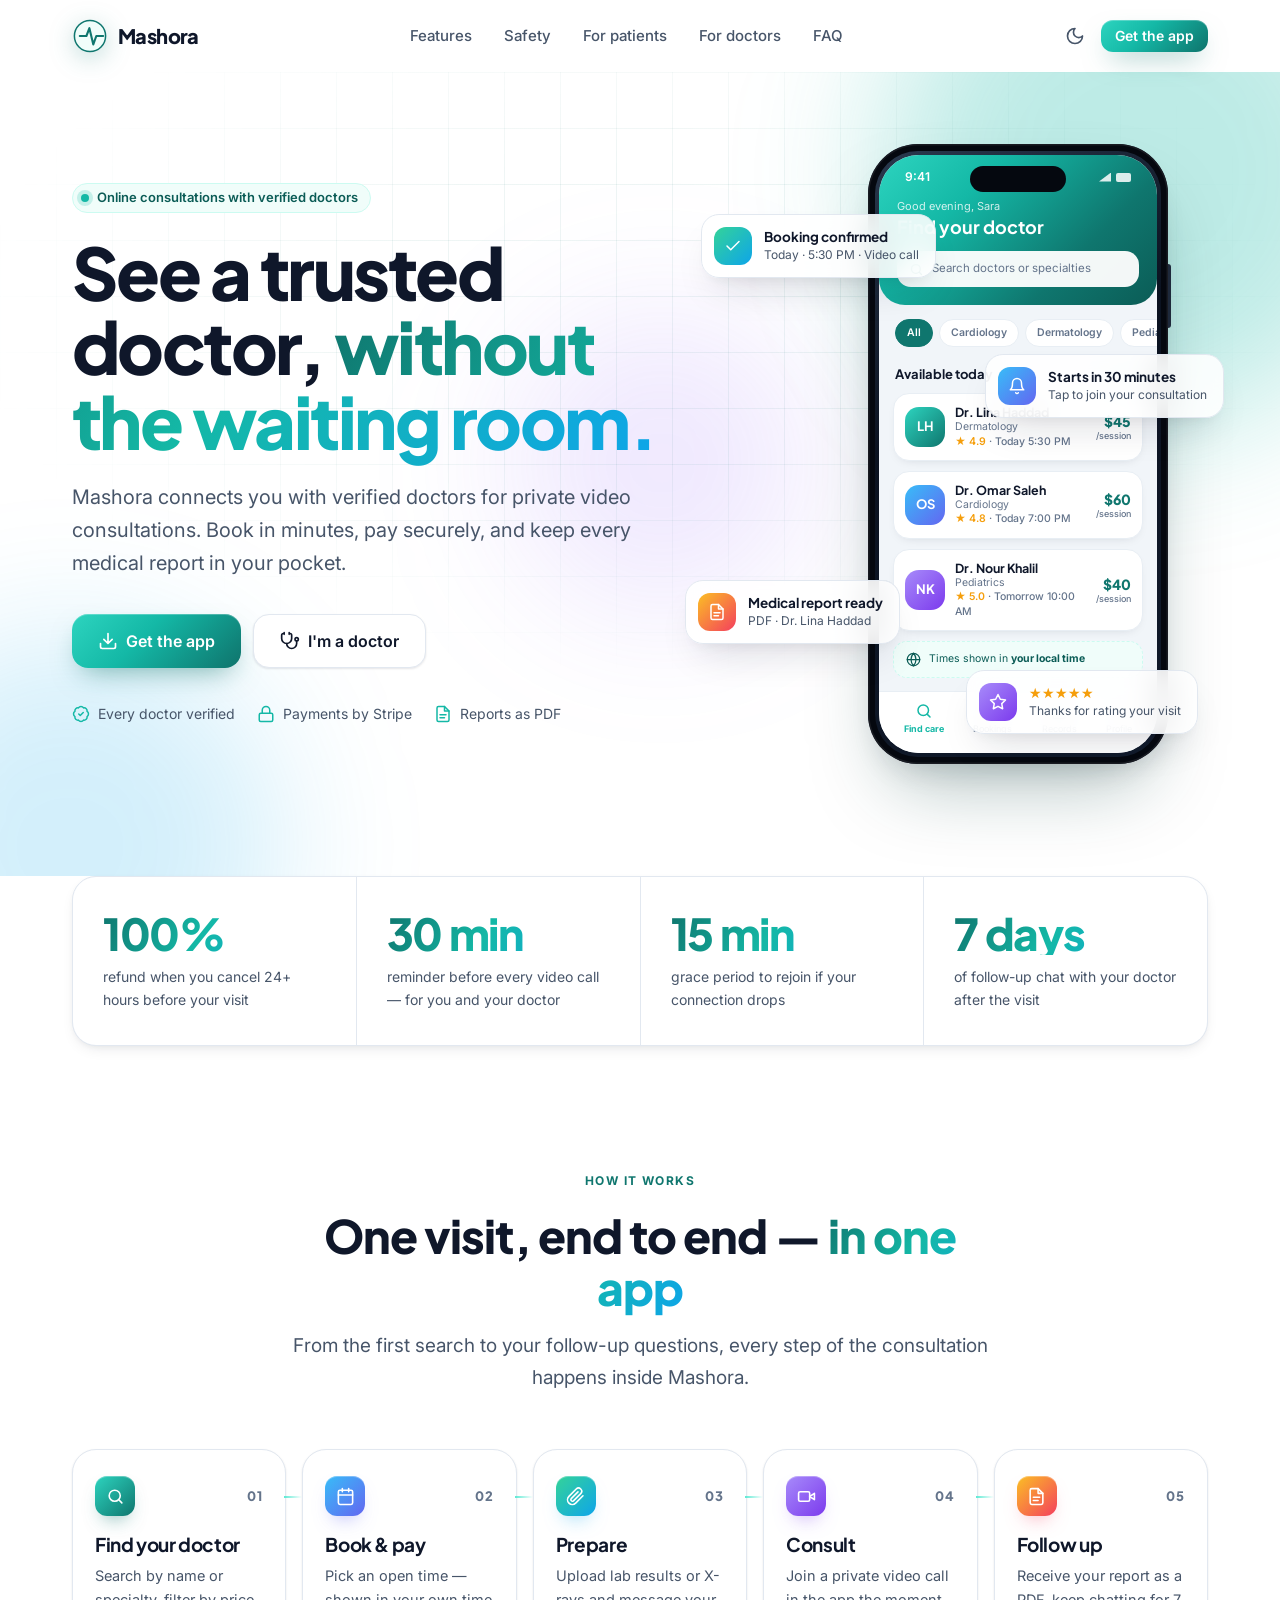
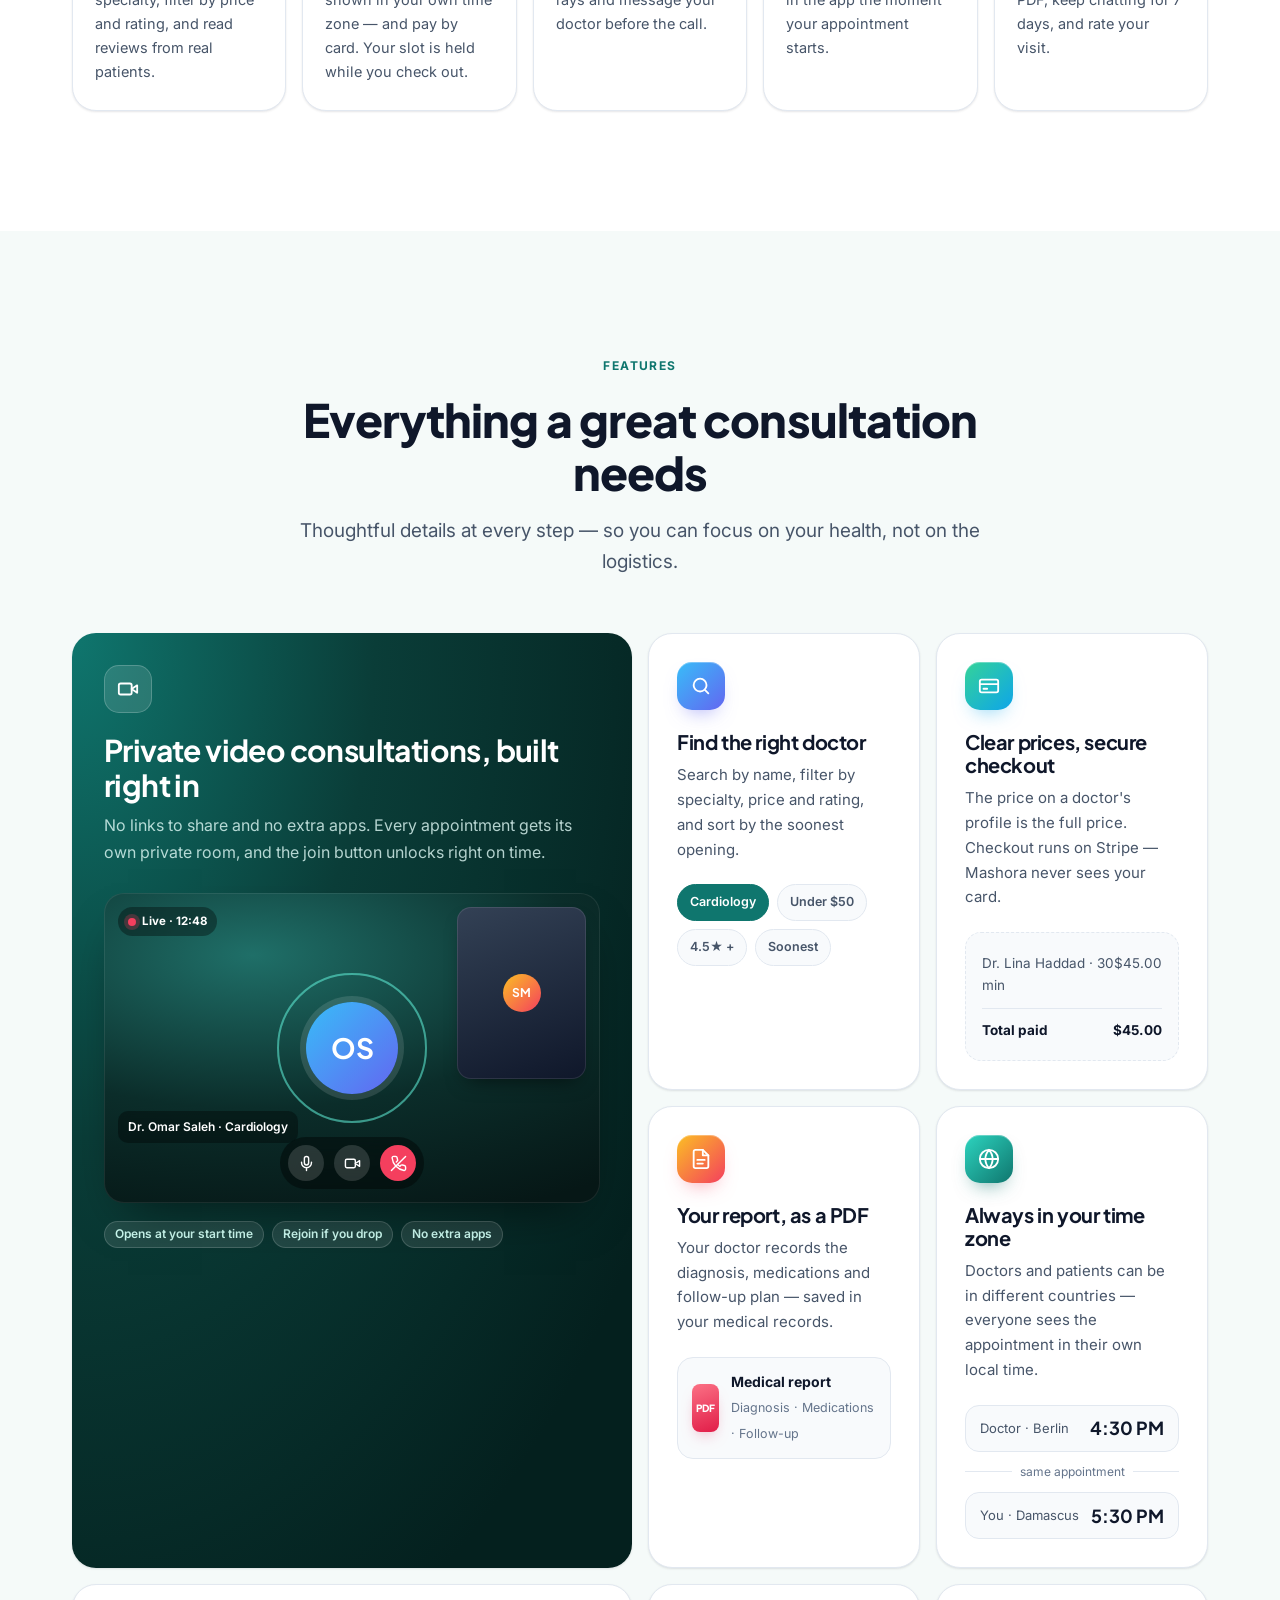
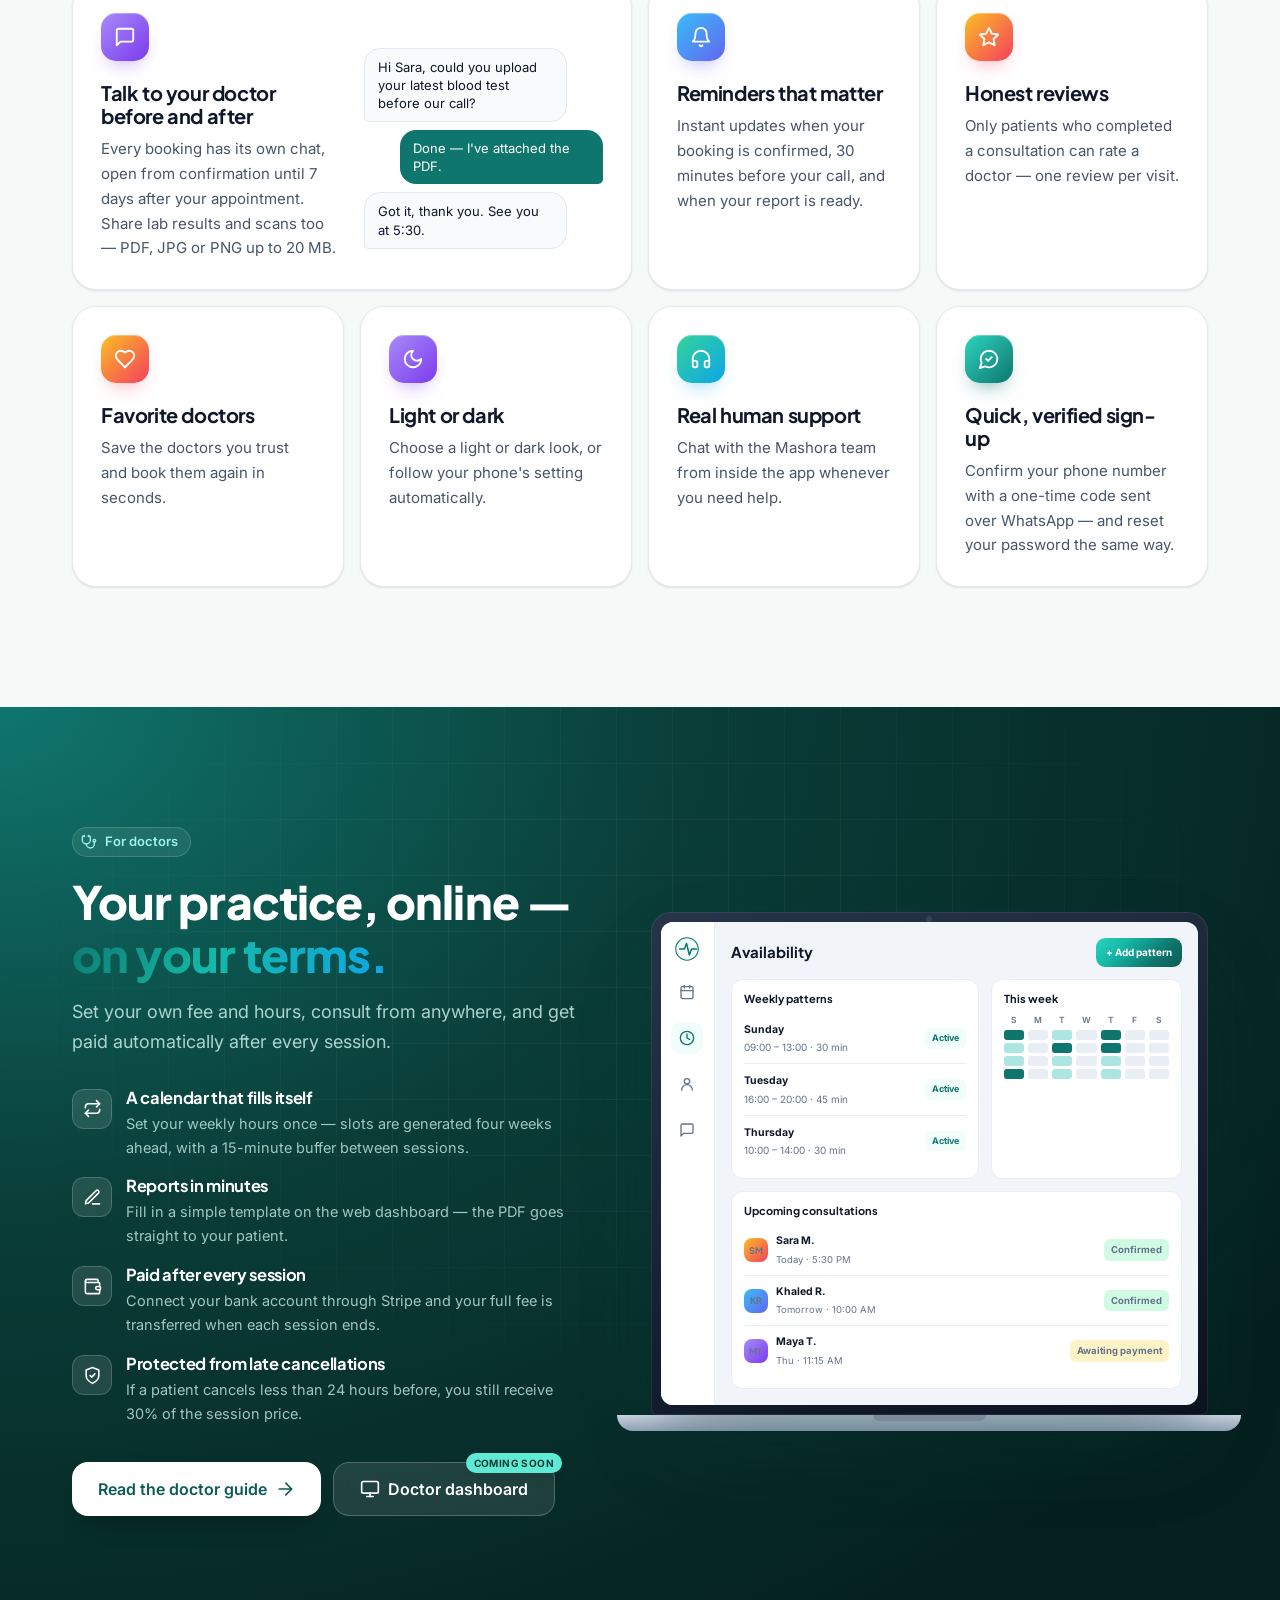
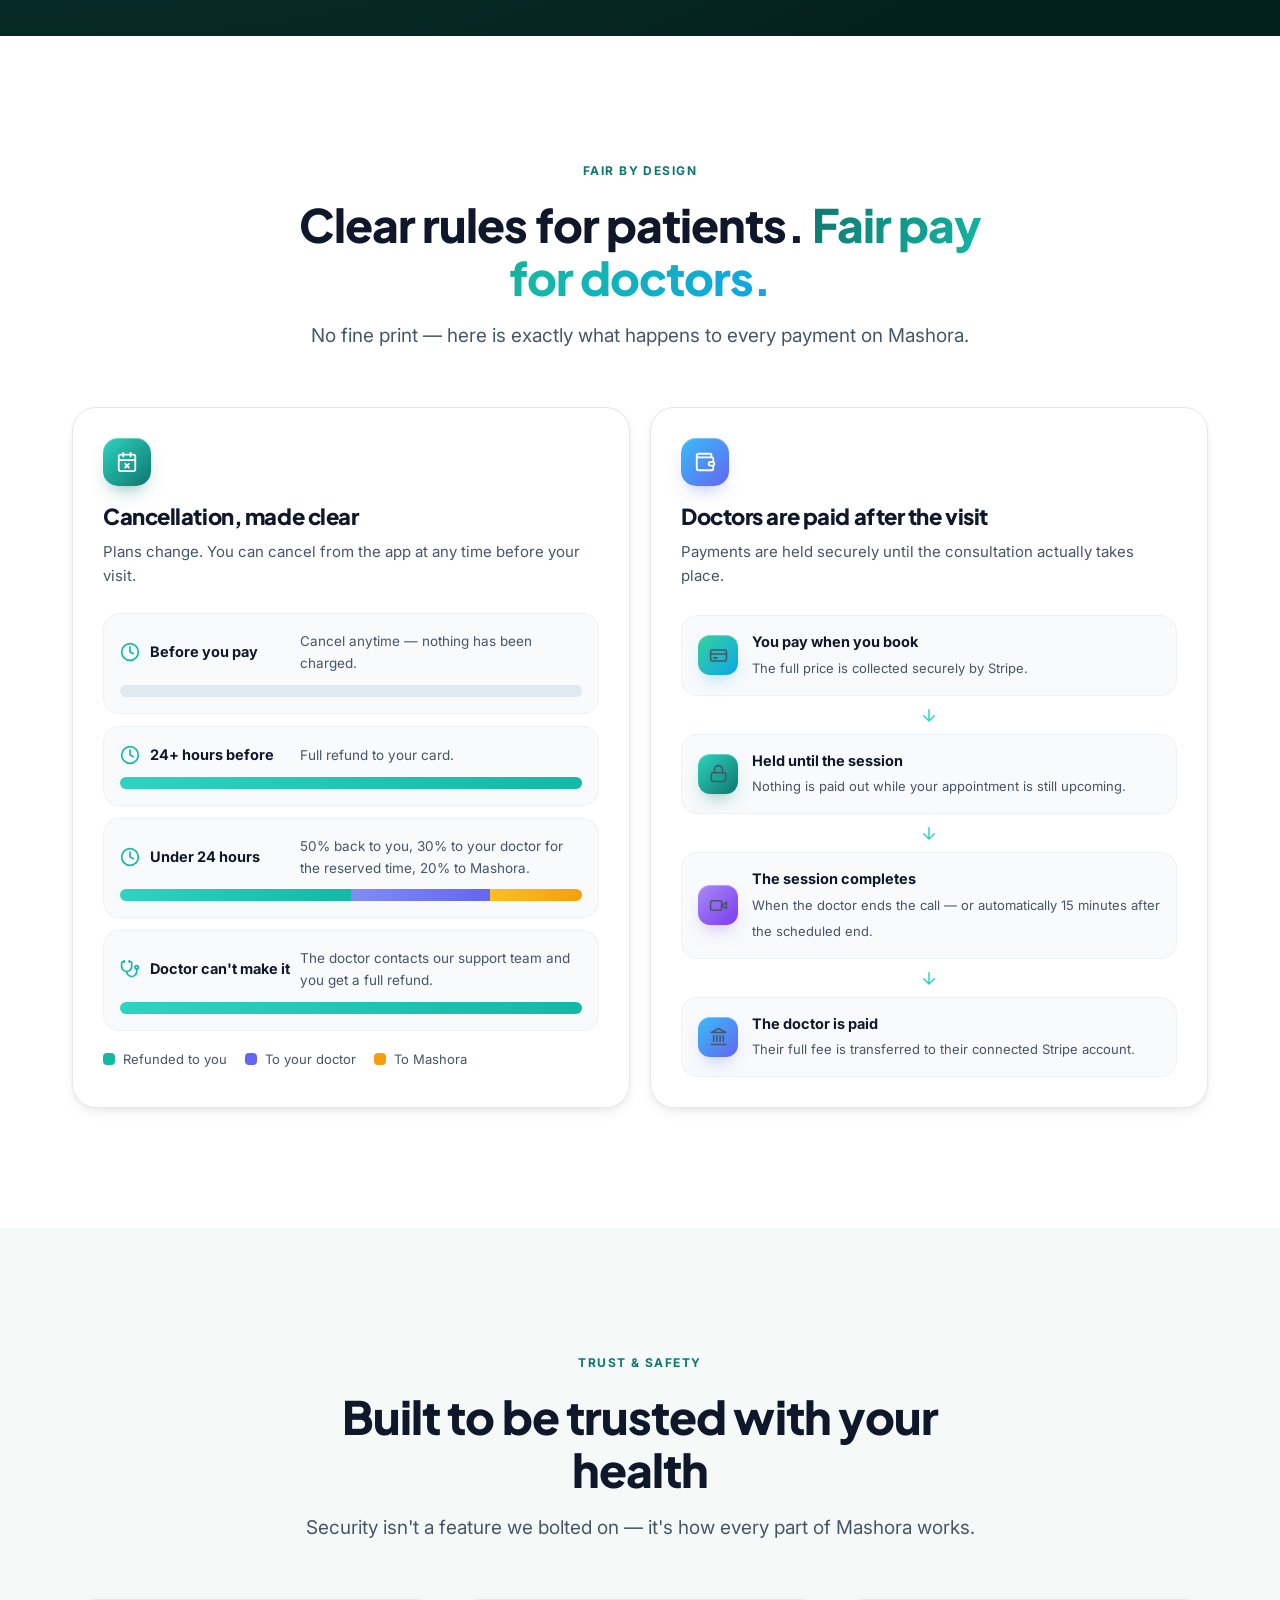
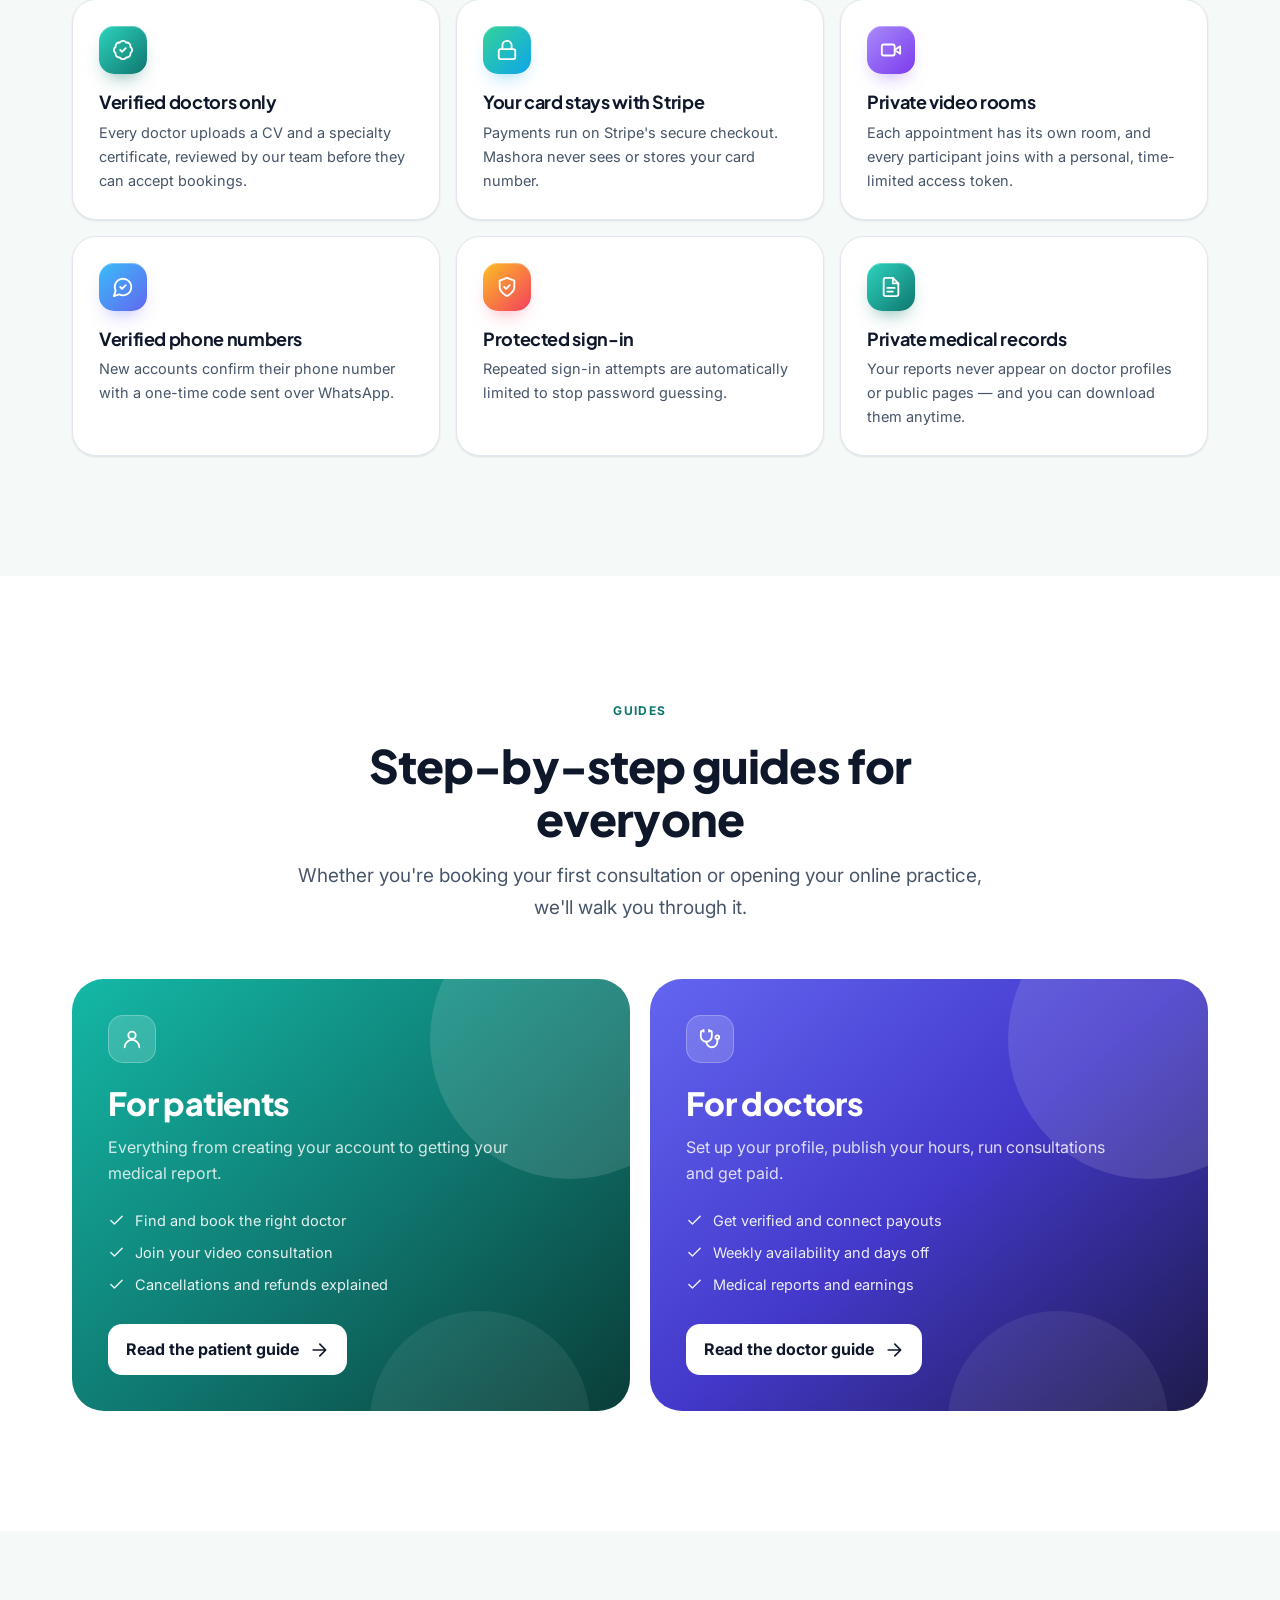
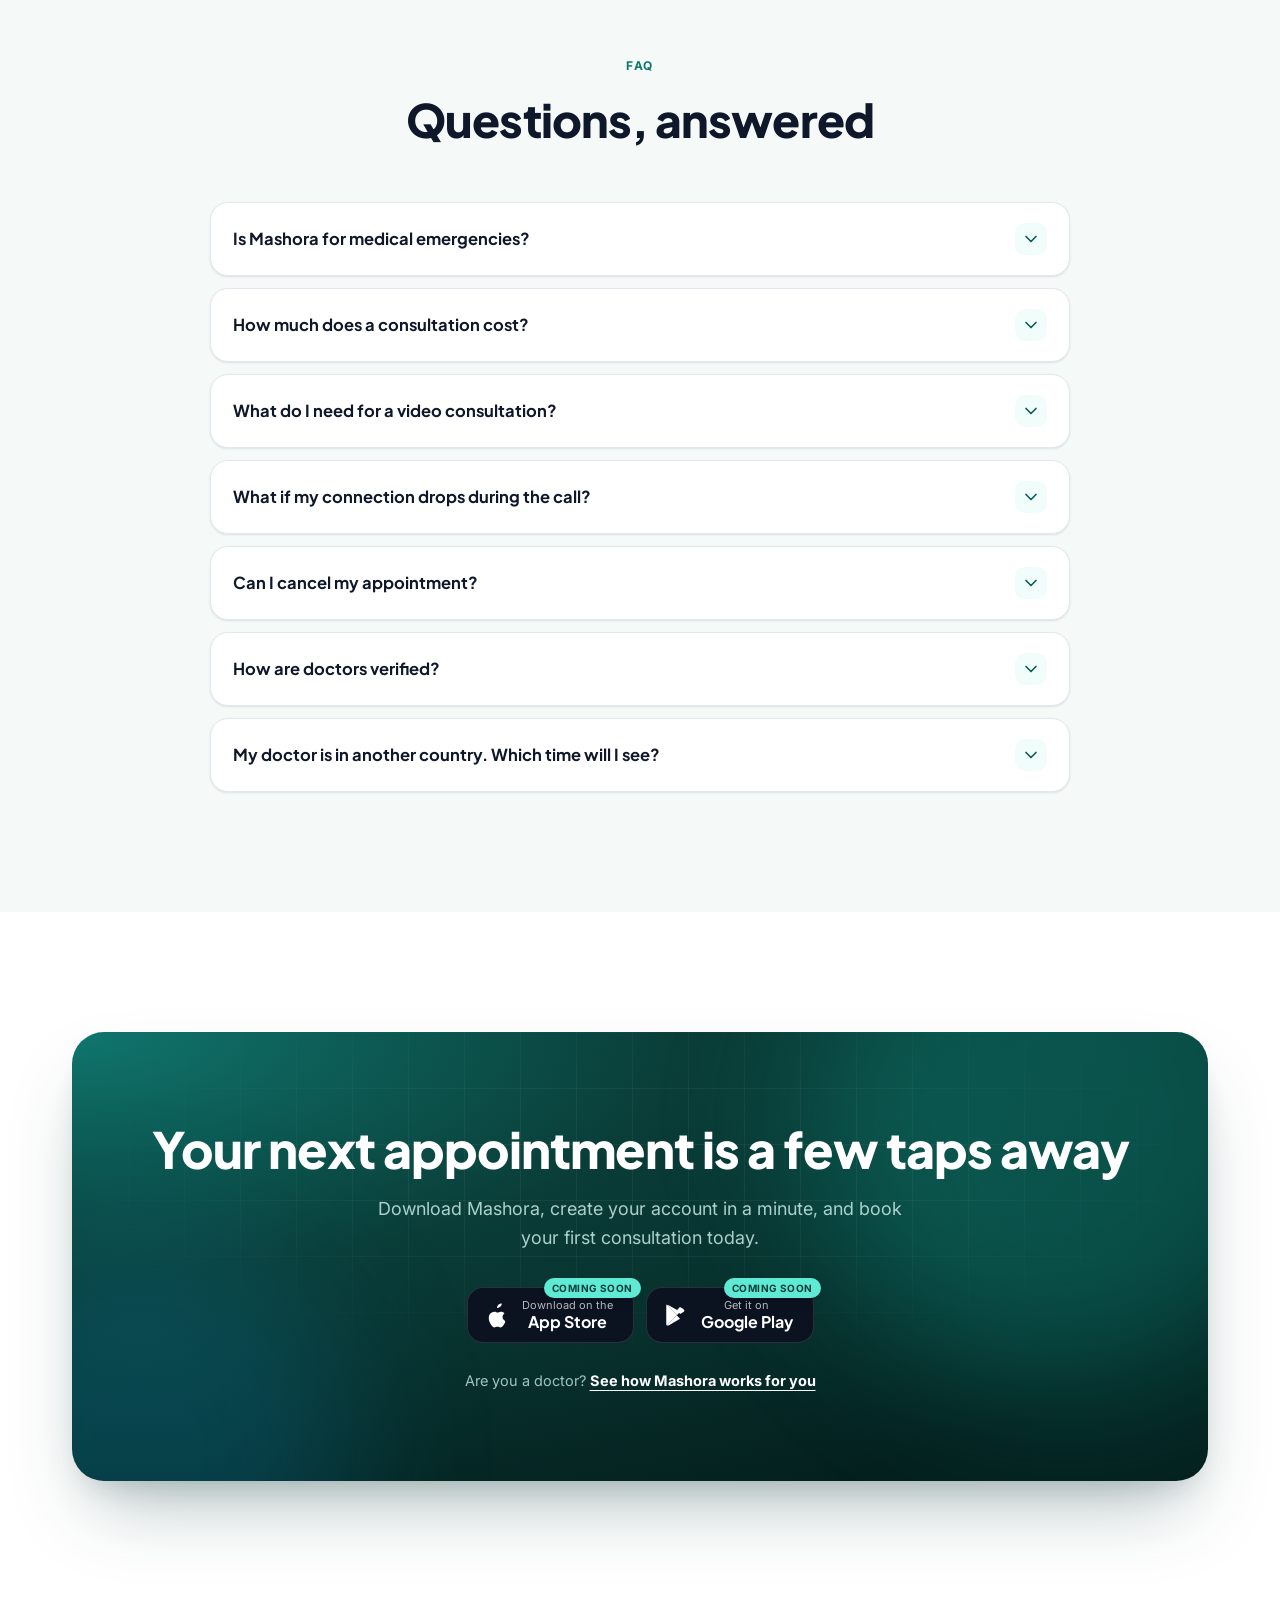
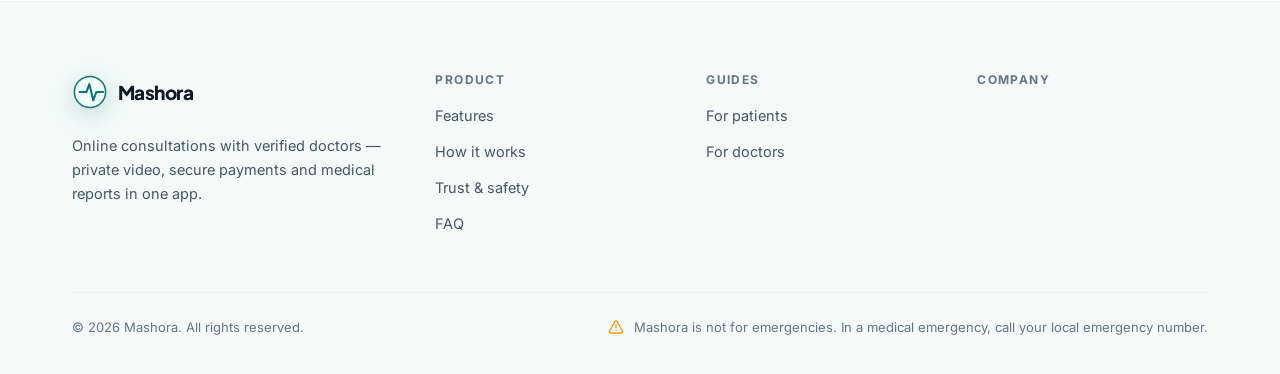
==== index.html @ 62e982d6 "Add Mashora marketing site Static marketing site introducing the Mashora telehealth platform: home p" ====
<!DOCTYPE html>
<html lang="en">
<head>
<meta charset="UTF-8" />
<meta name="viewport" content="width=device-width, initial-scale=1" />
<title>Mashora — See a trusted doctor, without the waiting room</title>
<meta name="description" content="Mashora connects patients with verified doctors for private video consultations. Book in minutes, pay securely, and keep every medical report as a PDF." />
<meta name="theme-color" content="#0f766e" />
<meta property="og:title" content="Mashora — Online consultations with verified doctors" />
<meta property="og:description" content="Book a verified doctor, meet over private video, and get your medical report as a PDF — all in one app." />
<meta property="og:type" content="website" />
<link rel="icon" type="image/svg+xml" href="data:image/svg+xml,%3Csvg xmlns='http://www.w3.org/2000/svg' viewBox='0 0 120 120'%3E%3Ccircle cx='60' cy='60' r='52' fill='%23F0FDFA' stroke='%230F766E' stroke-width='5'/%3E%3Cpath d='M26 60h22l10-26 13 54 10-28h23' fill='none' stroke='%230F766E' stroke-width='7' stroke-linecap='round' stroke-linejoin='round'/%3E%3C/svg%3E" />
<link rel="preconnect" href="https://fonts.googleapis.com" />
<link rel="preconnect" href="https://fonts.gstatic.com" crossorigin />
<link href="https://fonts.googleapis.com/css2?family=Inter:wght@400;500;600;700&family=Plus+Jakarta+Sans:wght@600;700;800&display=swap" rel="stylesheet" />
<link rel="stylesheet" href="assets/css/styles.css" />
<script>
  document.documentElement.classList.add("js");
  try { var t = localStorage.getItem("mashora-theme"); if (t === "light" || t === "dark") document.documentElement.setAttribute("data-theme", t); } catch (e) {}
</script>
</head>
<body>
<a class="skip-link" href="#main">Skip to content</a>

<!-- ============================== NAV ============================== -->
<header class="nav" data-nav>
  <div class="container nav-inner">
    <a class="brand" href="index.html" aria-label="Mashora home"><svg class="logo" aria-hidden="true"><use href="#i-logo"/></svg>Mashora</a>
    <nav class="nav-links" aria-label="Primary">
      <a href="index.html#features">Features</a>
      <a href="index.html#safety">Safety</a>
      <a href="patients.html">For patients</a>
      <a href="doctors.html">For doctors</a>
      <a href="index.html#faq">FAQ</a>
    </nav>
    <div class="nav-actions">
      <button class="icon-btn theme-toggle" type="button" data-theme-toggle aria-label="Toggle dark mode"><svg class="ic ic-moon" aria-hidden="true"><use href="#i-moon"/></svg><svg class="ic ic-sun" aria-hidden="true"><use href="#i-sun"/></svg></button>
      <a class="btn btn-primary btn-sm" href="#download">Get the app</a>
      <button class="icon-btn nav-burger" type="button" data-menu-toggle aria-expanded="false" aria-controls="mobile-menu" aria-label="Open menu"><svg class="ic" aria-hidden="true"><use href="#i-menu"/></svg></button>
    </div>
  </div>
</header>
<div class="mobile-menu" id="mobile-menu" hidden>
  <a href="index.html#features">Features <svg class="ic" aria-hidden="true"><use href="#i-arrow"/></svg></a>
  <a href="index.html#safety">Safety <svg class="ic" aria-hidden="true"><use href="#i-arrow"/></svg></a>
  <a href="patients.html">For patients <svg class="ic" aria-hidden="true"><use href="#i-arrow"/></svg></a>
  <a href="doctors.html">For doctors <svg class="ic" aria-hidden="true"><use href="#i-arrow"/></svg></a>
  <a href="index.html#faq">FAQ <svg class="ic" aria-hidden="true"><use href="#i-arrow"/></svg></a>
  <a class="btn btn-primary btn-lg" href="#download">Get the app</a>
</div>

<main id="main">

<!-- ============================== HERO ============================== -->
<section class="hero">
  <div class="mesh" aria-hidden="true"><span class="b1"></span><span class="b2"></span><span class="b3"></span></div>
  <div class="grid-bg" aria-hidden="true"></div>

  <div class="container rel hero-grid">
    <div>
      <span class="eyebrow reveal"><span class="dot"></span>Online consultations with verified doctors</span>
      <h1 class="reveal" style="--d:.06s">See a trusted doctor, <span class="gradient-text">without the waiting room.</span></h1>
      <p class="hero-lead reveal" style="--d:.12s">
        Mashora connects you with verified doctors for private video consultations.
        Book in minutes, pay securely, and keep every medical report in your pocket.
      </p>
      <div class="hero-ctas reveal" style="--d:.18s">
        <a class="btn btn-primary btn-lg" href="#download"><svg class="ic" aria-hidden="true"><use href="#i-download"/></svg>Get the app</a>
        <a class="btn btn-outline btn-lg" href="doctors.html"><svg class="ic" aria-hidden="true"><use href="#i-steth"/></svg>I'm a doctor</a>
      </div>
      <div class="hero-proof reveal" style="--d:.24s">
        <span><svg class="ic" aria-hidden="true"><use href="#i-verified"/></svg>Every doctor verified</span>
        <span><svg class="ic" aria-hidden="true"><use href="#i-lock"/></svg>Payments by Stripe</span>
        <span><svg class="ic" aria-hidden="true"><use href="#i-file"/></svg>Reports as PDF</span>
      </div>
    </div>

    <div class="hero-visual reveal" style="--d:.2s">
      <div class="phone" role="img" aria-label="The Mashora app showing doctors available today">
        <div class="phone-screen">
          <div class="app-head">
            <div class="status-bar"><span>9:41</span><span class="sb-icons"><i></i><i></i></span></div>
            <div class="greet">Good evening, Sara</div>
            <div class="title">Find your doctor</div>
            <div class="app-search"><svg class="ic" aria-hidden="true"><use href="#i-search"/></svg>Search doctors or specialties</div>
          </div>
          <div class="app-chips">
            <span class="app-chip on">All</span><span class="app-chip">Cardiology</span><span class="app-chip">Dermatology</span><span class="app-chip">Pediatrics</span>
          </div>
          <div class="app-body">
            <div class="app-section-title">Available today <small>See all</small></div>
            <div class="doc-card">
              <div class="av g1">LH</div>
              <div class="meta"><b>Dr. Lina Haddad</b><span>Dermatology</span><span class="rate">★ 4.9 <em>· Today 5:30 PM</em></span></div>
              <div class="price">$45<small>/session</small></div>
            </div>
            <div class="doc-card">
              <div class="av g2">OS</div>
              <div class="meta"><b>Dr. Omar Saleh</b><span>Cardiology</span><span class="rate">★ 4.8 <em>· Today 7:00 PM</em></span></div>
              <div class="price">$60<small>/session</small></div>
            </div>
            <div class="doc-card">
              <div class="av g4">NK</div>
              <div class="meta"><b>Dr. Nour Khalil</b><span>Pediatrics</span><span class="rate">★ 5.0 <em>· Tomorrow 10:00 AM</em></span></div>
              <div class="price">$40<small>/session</small></div>
            </div>
            <div class="next-slot"><svg class="ic" aria-hidden="true"><use href="#i-globe"/></svg><span>Times shown in <b>your local time</b></span></div>
          </div>
          <div class="app-tabbar">
            <span class="on"><svg class="ic" aria-hidden="true"><use href="#i-search"/></svg>Find care</span>
            <span><svg class="ic" aria-hidden="true"><use href="#i-calendar"/></svg>Bookings</span>
            <span><svg class="ic" aria-hidden="true"><use href="#i-file"/></svg>Records</span>
            <span><svg class="ic" aria-hidden="true"><use href="#i-user"/></svg>Profile</span>
          </div>
        </div>
      </div>

      <div class="float-card f1"><span class="fc-ic g5"><svg class="ic" aria-hidden="true"><use href="#i-check"/></svg></span><div><b>Booking confirmed</b><span>Today · 5:30 PM · Video call</span></div></div>
      <div class="float-card f2"><span class="fc-ic g2"><svg class="ic" aria-hidden="true"><use href="#i-bell"/></svg></span><div><b>Starts in 30 minutes</b><span>Tap to join your consultation</span></div></div>
      <div class="float-card f3"><span class="fc-ic g3"><svg class="ic" aria-hidden="true"><use href="#i-file"/></svg></span><div><b>Medical report ready</b><span>PDF · Dr. Lina Haddad</span></div></div>
      <div class="float-card f4"><span class="fc-ic g4"><svg class="ic" aria-hidden="true"><use href="#i-star"/></svg></span><div><b class="stars">★★★★★</b><span>Thanks for rating your visit</span></div></div>
    </div>
  </div>
</section>

<!-- ============================== FACTS ============================== -->
<section class="section" style="padding-top:0" aria-label="Mashora at a glance">
  <div class="container">
    <div class="facts reveal">
      <div class="fact"><strong class="gradient-text">100%</strong><span>refund when you cancel 24+ hours before your visit</span></div>
      <div class="fact"><strong class="gradient-text">30 min</strong><span>reminder before every video call — for you and your doctor</span></div>
      <div class="fact"><strong class="gradient-text">15 min</strong><span>grace period to rejoin if your connection drops</span></div>
      <div class="fact"><strong class="gradient-text">7 days</strong><span>of follow-up chat with your doctor after the visit</span></div>
    </div>
  </div>
</section>

<!-- ============================== HOW IT WORKS ============================== -->
<section class="section" id="how-it-works" style="padding-top:0">
  <div class="container">
    <div class="section-head reveal">
      <span class="eyebrow-plain">How it works</span>
      <h2>One visit, end to end — <span class="gradient-text">in one app</span></h2>
      <p>From the first search to your follow-up questions, every step of the consultation happens inside Mashora.</p>
    </div>
    <div class="journey">
      <div class="j-step reveal">
        <div class="j-num"><span class="ico ico-sm g1"><svg class="ic" aria-hidden="true"><use href="#i-search"/></svg></span><b>01</b></div>
        <h3>Find your doctor</h3>
        <p>Search by name or specialty, filter by price and rating, and read reviews from real patients.</p>
      </div>
      <div class="j-step reveal" style="--d:.06s">
        <div class="j-num"><span class="ico ico-sm g2"><svg class="ic" aria-hidden="true"><use href="#i-calendar"/></svg></span><b>02</b></div>
        <h3>Book &amp; pay</h3>
        <p>Pick an open time — shown in your own time zone — and pay by card. Your slot is held while you check out.</p>
      </div>
      <div class="j-step reveal" style="--d:.12s">
        <div class="j-num"><span class="ico ico-sm g5"><svg class="ic" aria-hidden="true"><use href="#i-clip"/></svg></span><b>03</b></div>
        <h3>Prepare</h3>
        <p>Upload lab results or X-rays and message your doctor before the call.</p>
      </div>
      <div class="j-step reveal" style="--d:.18s">
        <div class="j-num"><span class="ico ico-sm g4"><svg class="ic" aria-hidden="true"><use href="#i-video"/></svg></span><b>04</b></div>
        <h3>Consult</h3>
        <p>Join a private video call in the app the moment your appointment starts.</p>
      </div>
      <div class="j-step reveal" style="--d:.24s">
        <div class="j-num"><span class="ico ico-sm g3"><svg class="ic" aria-hidden="true"><use href="#i-file"/></svg></span><b>05</b></div>
        <h3>Follow up</h3>
        <p>Receive your report as a PDF, keep chatting for 7 days, and rate your visit.</p>
      </div>
    </div>
  </div>
</section>

<!-- ============================== FEATURES ============================== -->
<section class="section section-soft" id="features">
  <div class="container">
    <div class="section-head reveal">
      <span class="eyebrow-plain">Features</span>
      <h2>Everything a great consultation needs</h2>
      <p>Thoughtful details at every step — so you can focus on your health, not on the logistics.</p>
    </div>

    <div class="bento">
      <article class="tile tile-hero reveal">
        <span class="ico"><svg class="ic" aria-hidden="true"><use href="#i-video"/></svg></span>
        <h3>Private video consultations, built right in</h3>
        <p>No links to share and no extra apps. Every appointment gets its own private room, and the join button unlocks right on time.</p>
        <div class="call" role="img" aria-label="A live video consultation in the Mashora app">
          <div class="call-remote">
            <span class="ring"></span><span class="ring r2"></span>
            <div class="av av-xl g2">OS</div>
          </div>
          <span class="call-live"><i></i>Live · 12:48</span>
          <div class="call-self"><div class="av av-round g3">SM</div></div>
          <span class="call-name">Dr. Omar Saleh · Cardiology</span>
          <div class="call-bar">
            <i><svg class="ic" aria-hidden="true"><use href="#i-mic"/></svg></i>
            <i><svg class="ic" aria-hidden="true"><use href="#i-cam"/></svg></i>
            <i class="end"><svg class="ic" aria-hidden="true"><use href="#i-phone-off"/></svg></i>
          </div>
        </div>
        <div class="tile-foot">
          <span class="tag">Opens at your start time</span>
          <span class="tag">Rejoin if you drop</span>
          <span class="tag">No extra apps</span>
        </div>
      </article>

      <article class="tile reveal" style="--d:.05s">
        <span class="ico g2"><svg class="ic" aria-hidden="true"><use href="#i-search"/></svg></span>
        <h3>Find the right doctor</h3>
        <p>Search by name, filter by specialty, price and rating, and sort by the soonest opening.</p>
        <div class="mini-filters"><span class="on">Cardiology</span><span>Under $50</span><span>4.5★ +</span><span>Soonest</span></div>
      </article>

      <article class="tile reveal" style="--d:.1s">
        <span class="ico g5"><svg class="ic" aria-hidden="true"><use href="#i-card"/></svg></span>
        <h3>Clear prices, secure checkout</h3>
        <p>The price on a doctor's profile is the full price. Checkout runs on Stripe — Mashora never sees your card.</p>
        <div class="mini-receipt">
          <div><span>Dr. Lina Haddad · 30 min</span><span>$45.00</span></div>
          <div class="total"><span>Total paid</span><span>$45.00</span></div>
        </div>
      </article>

      <article class="tile reveal" style="--d:.05s">
        <span class="ico g3"><svg class="ic" aria-hidden="true"><use href="#i-file"/></svg></span>
        <h3>Your report, as a PDF</h3>
        <p>Your doctor records the diagnosis, medications and follow-up plan — saved in your medical records.</p>
        <div class="mini-pdf"><span class="doc">PDF</span><div><b>Medical report</b><span>Diagnosis · Medications · Follow-up</span></div></div>
      </article>

      <article class="tile reveal" style="--d:.1s">
        <span class="ico g1"><svg class="ic" aria-hidden="true"><use href="#i-globe"/></svg></span>
        <h3>Always in your time zone</h3>
        <p>Doctors and patients can be in different countries — everyone sees the appointment in their own local time.</p>
        <div class="tz-row">
          <div class="tz"><span>Doctor · Berlin</span><b>4:30 PM</b></div>
          <div class="tz-line">same appointment</div>
          <div class="tz"><span>You · Damascus</span><b>5:30 PM</b></div>
        </div>
      </article>

      <article class="tile tile-wide reveal">
        <div class="tile-split">
          <div>
            <span class="ico g4"><svg class="ic" aria-hidden="true"><use href="#i-chat"/></svg></span>
            <h3>Talk to your doctor before and after</h3>
            <p>Every booking has its own chat, open from confirmation until 7 days after your appointment. Share lab results and scans too — PDF, JPG or PNG up to 20 MB.</p>
          </div>
          <div class="mini-chat" aria-hidden="true">
            <div class="bubble in">Hi Sara, could you upload your latest blood test before our call?</div>
            <div class="bubble out">Done — I've attached the PDF.</div>
            <div class="bubble in">Got it, thank you. See you at 5:30.</div>
          </div>
        </div>
      </article>

      <article class="tile reveal" style="--d:.05s">
        <span class="ico g2"><svg class="ic" aria-hidden="true"><use href="#i-bell"/></svg></span>
        <h3>Reminders that matter</h3>
        <p>Instant updates when your booking is confirmed, 30 minutes before your call, and when your report is ready.</p>
      </article>

      <article class="tile reveal" style="--d:.1s">
        <span class="ico g3"><svg class="ic" aria-hidden="true"><use href="#i-star"/></svg></span>
        <h3>Honest reviews</h3>
        <p>Only patients who completed a consultation can rate a doctor — one review per visit.</p>
      </article>

      <article class="tile reveal">
        <span class="ico g3"><svg class="ic" aria-hidden="true"><use href="#i-heart"/></svg></span>
        <h3>Favorite doctors</h3>
        <p>Save the doctors you trust and book them again in seconds.</p>
      </article>

      <article class="tile reveal" style="--d:.05s">
        <span class="ico g4"><svg class="ic" aria-hidden="true"><use href="#i-moon"/></svg></span>
        <h3>Light or dark</h3>
        <p>Choose a light or dark look, or follow your phone's setting automatically.</p>
      </article>

      <article class="tile reveal" style="--d:.1s">
        <span class="ico g5"><svg class="ic" aria-hidden="true"><use href="#i-support"/></svg></span>
        <h3>Real human support</h3>
        <p>Chat with the Mashora team from inside the app whenever you need help.</p>
      </article>

      <article class="tile reveal" style="--d:.15s">
        <span class="ico g1"><svg class="ic" aria-hidden="true"><use href="#i-msg"/></svg></span>
        <h3>Quick, verified sign-up</h3>
        <p>Confirm your phone number with a one-time code sent over WhatsApp — and reset your password the same way.</p>
      </article>
    </div>
  </div>
</section>

<!-- ============================== FOR DOCTORS ============================== -->
<section class="section dark-band" id="for-doctors">
  <div class="grid-bg" aria-hidden="true"></div>
  <div class="container rel split">
    <div class="reveal">
      <span class="eyebrow"><svg class="ic ic-sm" aria-hidden="true"><use href="#i-steth"/></svg>For doctors</span>
      <h2 style="margin-top:18px;font-size:clamp(30px,4.2vw,46px);font-weight:800">Your practice, online — <span class="gradient-text">on your terms.</span></h2>
      <p style="margin-top:16px;font-size:18px;color:rgba(213,245,240,.8)">Set your own fee and hours, consult from anywhere, and get paid automatically after every session.</p>
      <ul class="feature-list">
        <li><span class="ico ico-sm"><svg class="ic" aria-hidden="true"><use href="#i-repeat"/></svg></span><div><h4>A calendar that fills itself</h4><p>Set your weekly hours once — slots are generated four weeks ahead, with a 15-minute buffer between sessions.</p></div></li>
        <li><span class="ico ico-sm"><svg class="ic" aria-hidden="true"><use href="#i-edit"/></svg></span><div><h4>Reports in minutes</h4><p>Fill in a simple template on the web dashboard — the PDF goes straight to your patient.</p></div></li>
        <li><span class="ico ico-sm"><svg class="ic" aria-hidden="true"><use href="#i-wallet"/></svg></span><div><h4>Paid after every session</h4><p>Connect your bank account through Stripe and your full fee is transferred when each session ends.</p></div></li>
        <li><span class="ico ico-sm"><svg class="ic" aria-hidden="true"><use href="#i-shield"/></svg></span><div><h4>Protected from late cancellations</h4><p>If a patient cancels less than 24 hours before, you still receive 30% of the session price.</p></div></li>
      </ul>
      <div class="split-ctas">
        <a class="btn btn-white btn-lg" href="doctors.html">Read the doctor guide <svg class="ic" aria-hidden="true"><use href="#i-arrow"/></svg></a>
        <a class="btn btn-glass btn-lg" href="#" data-link="dashboard" data-soon="Coming soon"><svg class="ic" aria-hidden="true"><use href="#i-monitor"/></svg>Doctor dashboard</a>
      </div>
    </div>

    <div class="reveal" style="--d:.12s">
      <div class="laptop" role="img" aria-label="The Mashora doctor dashboard showing weekly availability and upcoming consultations">
        <div class="laptop-screen">
          <div class="dash">
            <div class="dash-side">
              <svg class="logo" aria-hidden="true"><use href="#i-logo"/></svg>
              <i><svg class="ic" aria-hidden="true"><use href="#i-calendar"/></svg></i>
              <i class="on"><svg class="ic" aria-hidden="true"><use href="#i-clock"/></svg></i>
              <i><svg class="ic" aria-hidden="true"><use href="#i-user"/></svg></i>
              <i><svg class="ic" aria-hidden="true"><use href="#i-chat"/></svg></i>
            </div>
            <div class="dash-main">
              <div class="dash-title"><b>Availability</b><span>+ Add pattern</span></div>
              <div class="dash-grid">
                <div class="dash-card">
                  <h5>Weekly patterns</h5>
                  <div class="rule"><div><b>Sunday</b><br /><span>09:00 – 13:00 · 30 min</span></div><em>Active</em></div>
                  <div class="rule"><div><b>Tuesday</b><br /><span>16:00 – 20:00 · 45 min</span></div><em>Active</em></div>
                  <div class="rule"><div><b>Thursday</b><br /><span>10:00 – 14:00 · 30 min</span></div><em>Active</em></div>
                </div>
                <div class="dash-card">
                  <h5>This week</h5>
                  <div class="week">
                    <div><small>S</small><i class="b"></i><i class="o"></i><i class="o"></i><i class="b"></i></div>
                    <div><small>M</small><i></i><i></i><i></i><i></i></div>
                    <div><small>T</small><i class="o"></i><i class="b"></i><i class="o"></i><i class="o"></i></div>
                    <div><small>W</small><i></i><i></i><i></i><i></i></div>
                    <div><small>T</small><i class="b"></i><i class="b"></i><i class="o"></i><i class="o"></i></div>
                    <div><small>F</small><i></i><i></i><i></i><i></i></div>
                    <div><small>S</small><i></i><i></i><i></i><i></i></div>
                  </div>
                </div>
              </div>
              <div class="dash-card">
                <h5>Upcoming consultations</h5>
                <div class="bk"><span class="av g3">SM</span><div><b>Sara M.</b><span>Today · 5:30 PM</span></div><span class="pill pill-green">Confirmed</span></div>
                <div class="bk"><span class="av g2">KR</span><div><b>Khaled R.</b><span>Tomorrow · 10:00 AM</span></div><span class="pill pill-green">Confirmed</span></div>
                <div class="bk"><span class="av g4">MT</span><div><b>Maya T.</b><span>Thu · 11:15 AM</span></div><span class="pill pill-amber">Awaiting payment</span></div>
              </div>
            </div>
          </div>
        </div>
        <div class="laptop-base"></div>
      </div>
    </div>
  </div>
</section>

<!-- ============================== FAIR BY DESIGN ============================== -->
<section class="section" id="fair">
  <div class="container">
    <div class="section-head reveal">
      <span class="eyebrow-plain">Fair by design</span>
      <h2>Clear rules for patients. <span class="gradient-text">Fair pay for doctors.</span></h2>
      <p>No fine print — here is exactly what happens to every payment on Mashora.</p>
    </div>

    <div class="fair-grid">
      <div class="panel reveal">
        <span class="ico g1"><svg class="ic" aria-hidden="true"><use href="#i-cal-x"/></svg></span>
        <h3>Cancellation, made clear</h3>
        <p>Plans change. You can cancel from the app at any time before your visit.</p>
        <div class="policy">
          <div class="policy-row">
            <div class="when"><svg class="ic" aria-hidden="true"><use href="#i-clock"/></svg>Before you pay</div>
            <div class="what">Cancel anytime — nothing has been charged.</div>
            <div class="bar-wrap"><div class="bar"><span class="s-none" style="width:100%"></span></div></div>
          </div>
          <div class="policy-row">
            <div class="when"><svg class="ic" aria-hidden="true"><use href="#i-clock"/></svg>24+ hours before</div>
            <div class="what">Full refund to your card.</div>
            <div class="bar-wrap"><div class="bar"><span class="s-patient" style="width:100%"></span></div></div>
          </div>
          <div class="policy-row">
            <div class="when"><svg class="ic" aria-hidden="true"><use href="#i-clock"/></svg>Under 24 hours</div>
            <div class="what">50% back to you, 30% to your doctor for the reserved time, 20% to Mashora.</div>
            <div class="bar-wrap"><div class="bar"><span class="s-patient" style="width:50%"></span><span class="s-doctor" style="width:30%"></span><span class="s-platform" style="width:20%"></span></div></div>
          </div>
          <div class="policy-row">
            <div class="when"><svg class="ic" aria-hidden="true"><use href="#i-steth"/></svg>Doctor can't make it</div>
            <div class="what">The doctor contacts our support team and you get a full refund.</div>
            <div class="bar-wrap"><div class="bar"><span class="s-patient" style="width:100%"></span></div></div>
          </div>
        </div>
        <div class="legend">
          <span><i style="background:#14b8a6"></i>Refunded to you</span>
          <span><i style="background:#6366f1"></i>To your doctor</span>
          <span><i style="background:#f59e0b"></i>To Mashora</span>
        </div>
      </div>

      <div class="panel reveal" style="--d:.1s">
        <span class="ico g2"><svg class="ic" aria-hidden="true"><use href="#i-wallet"/></svg></span>
        <h3>Doctors are paid after the visit</h3>
        <p>Payments are held securely until the consultation actually takes place.</p>
        <div class="flow">
          <div class="flow-step"><span class="ico ico-sm g5"><svg class="ic" aria-hidden="true"><use href="#i-card"/></svg></span><div><b>You pay when you book</b><span>The full price is collected securely by Stripe.</span></div></div>
          <div class="flow-arrow" aria-hidden="true"><svg class="ic"><use href="#i-arrow"/></svg></div>
          <div class="flow-step"><span class="ico ico-sm g1"><svg class="ic" aria-hidden="true"><use href="#i-lock"/></svg></span><div><b>Held until the session</b><span>Nothing is paid out while your appointment is still upcoming.</span></div></div>
          <div class="flow-arrow" aria-hidden="true"><svg class="ic"><use href="#i-arrow"/></svg></div>
          <div class="flow-step"><span class="ico ico-sm g4"><svg class="ic" aria-hidden="true"><use href="#i-video"/></svg></span><div><b>The session completes</b><span>When the doctor ends the call — or automatically 15 minutes after the scheduled end.</span></div></div>
          <div class="flow-arrow" aria-hidden="true"><svg class="ic"><use href="#i-arrow"/></svg></div>
          <div class="flow-step"><span class="ico ico-sm g2"><svg class="ic" aria-hidden="true"><use href="#i-bank"/></svg></span><div><b>The doctor is paid</b><span>Their full fee is transferred to their connected Stripe account.</span></div></div>
        </div>
      </div>
    </div>
  </div>
</section>

<!-- ============================== SAFETY ============================== -->
<section class="section section-soft" id="safety">
  <div class="container">
    <div class="section-head reveal">
      <span class="eyebrow-plain">Trust &amp; safety</span>
      <h2>Built to be trusted with your health</h2>
      <p>Security isn't a feature we bolted on — it's how every part of Mashora works.</p>
    </div>
    <div class="cards c3">
      <div class="card reveal"><span class="ico g1"><svg class="ic" aria-hidden="true"><use href="#i-verified"/></svg></span><h3>Verified doctors only</h3><p>Every doctor uploads a CV and a specialty certificate, reviewed by our team before they can accept bookings.</p></div>
      <div class="card reveal" style="--d:.05s"><span class="ico g5"><svg class="ic" aria-hidden="true"><use href="#i-lock"/></svg></span><h3>Your card stays with Stripe</h3><p>Payments run on Stripe's secure checkout. Mashora never sees or stores your card number.</p></div>
      <div class="card reveal" style="--d:.1s"><span class="ico g4"><svg class="ic" aria-hidden="true"><use href="#i-video"/></svg></span><h3>Private video rooms</h3><p>Each appointment has its own room, and every participant joins with a personal, time-limited access token.</p></div>
      <div class="card reveal"><span class="ico g2"><svg class="ic" aria-hidden="true"><use href="#i-msg"/></svg></span><h3>Verified phone numbers</h3><p>New accounts confirm their phone number with a one-time code sent over WhatsApp.</p></div>
      <div class="card reveal" style="--d:.05s"><span class="ico g3"><svg class="ic" aria-hidden="true"><use href="#i-shield"/></svg></span><h3>Protected sign-in</h3><p>Repeated sign-in attempts are automatically limited to stop password guessing.</p></div>
      <div class="card reveal" style="--d:.1s"><span class="ico g1"><svg class="ic" aria-hidden="true"><use href="#i-file"/></svg></span><h3>Private medical records</h3><p>Your reports never appear on doctor profiles or public pages — and you can download them anytime.</p></div>
    </div>
  </div>
</section>

<!-- ============================== GUIDES ============================== -->
<section class="section" id="guides">
  <div class="container">
    <div class="section-head reveal">
      <span class="eyebrow-plain">Guides</span>
      <h2>Step-by-step guides for everyone</h2>
      <p>Whether you're booking your first consultation or opening your online practice, we'll walk you through it.</p>
    </div>
    <div class="guide-cards">
      <a class="guide-card patient reveal" href="patients.html">
        <span class="ico"><svg class="ic" aria-hidden="true"><use href="#i-user"/></svg></span>
        <h3>For patients</h3>
        <p>Everything from creating your account to getting your medical report.</p>
        <ul>
          <li><svg class="ic" aria-hidden="true"><use href="#i-check"/></svg>Find and book the right doctor</li>
          <li><svg class="ic" aria-hidden="true"><use href="#i-check"/></svg>Join your video consultation</li>
          <li><svg class="ic" aria-hidden="true"><use href="#i-check"/></svg>Cancellations and refunds explained</li>
        </ul>
        <span class="go">Read the patient guide <svg class="ic" aria-hidden="true"><use href="#i-arrow"/></svg></span>
      </a>
      <a class="guide-card doctor reveal" style="--d:.1s" href="doctors.html">
        <span class="ico"><svg class="ic" aria-hidden="true"><use href="#i-steth"/></svg></span>
        <h3>For doctors</h3>
        <p>Set up your profile, publish your hours, run consultations and get paid.</p>
        <ul>
          <li><svg class="ic" aria-hidden="true"><use href="#i-check"/></svg>Get verified and connect payouts</li>
          <li><svg class="ic" aria-hidden="true"><use href="#i-check"/></svg>Weekly availability and days off</li>
          <li><svg class="ic" aria-hidden="true"><use href="#i-check"/></svg>Medical reports and earnings</li>
        </ul>
        <span class="go">Read the doctor guide <svg class="ic" aria-hidden="true"><use href="#i-arrow"/></svg></span>
      </a>
    </div>
  </div>
</section>

<!-- ============================== FAQ ============================== -->
<section class="section section-soft" id="faq">
  <div class="container">
    <div class="section-head reveal">
      <span class="eyebrow-plain">FAQ</span>
      <h2>Questions, answered</h2>
    </div>
    <div class="faq">
      <details class="reveal">
        <summary>Is Mashora for medical emergencies?<span class="chev"><svg class="ic" aria-hidden="true"><use href="#i-chev"/></svg></span></summary>
        <div class="answer"><p>No. Mashora is for scheduled consultations. If you have a medical emergency, call your local emergency number or go to the nearest emergency department right away.</p></div>
      </details>
      <details class="reveal">
        <summary>How much does a consultation cost?<span class="chev"><svg class="ic" aria-hidden="true"><use href="#i-chev"/></svg></span></summary>
        <div class="answer"><p>Each doctor sets their own fee. The price you see on the doctor's profile is the full price you pay, in US dollars — nothing is added at checkout.</p></div>
      </details>
      <details class="reveal">
        <summary>What do I need for a video consultation?<span class="chev"><svg class="ic" aria-hidden="true"><use href="#i-chev"/></svg></span></summary>
        <div class="answer"><p>Just the Mashora app on your phone, a camera and microphone, and a stable internet connection. The call happens inside the app — there's nothing else to install.</p></div>
      </details>
      <details class="reveal">
        <summary>What if my connection drops during the call?<span class="chev"><svg class="ic" aria-hidden="true"><use href="#i-chev"/></svg></span></summary>
        <div class="answer"><p>Simply tap “Join” again. The call stays open from your start time until 15 minutes after the scheduled end, so you can rejoin as many times as you need.</p></div>
      </details>
      <details class="reveal">
        <summary>Can I cancel my appointment?<span class="chev"><svg class="ic" aria-hidden="true"><use href="#i-chev"/></svg></span></summary>
        <div class="answer"><p>Yes, from the booking in the app. Cancel 24 hours or more before your visit for a full refund. Within 24 hours you get 50% back — the rest compensates your doctor for the reserved time and covers the platform fee.</p></div>
      </details>
      <details class="reveal">
        <summary>How are doctors verified?<span class="chev"><svg class="ic" aria-hidden="true"><use href="#i-chev"/></svg></span></summary>
        <div class="answer"><p>Every doctor uploads a CV and a specialty certificate. Our team reviews both before the doctor can publish availability or accept bookings. You can read a doctor's CV right from their profile.</p></div>
      </details>
      <details class="reveal">
        <summary>My doctor is in another country. Which time will I see?<span class="chev"><svg class="ic" aria-hidden="true"><use href="#i-chev"/></svg></span></summary>
        <div class="answer"><p>Always your own. Doctors set their time zone, and the app shows every appointment in the local time of the phone you're using — for you and for your doctor.</p></div>
      </details>
    </div>
  </div>
</section>

<!-- ============================== CTA ============================== -->
<section class="section" id="download">
  <div class="container">
    <div class="cta reveal">
      <div class="mesh" aria-hidden="true"><span class="b1"></span><span class="b2"></span></div>
      <div class="grid-bg" aria-hidden="true"></div>
      <h2>Your next appointment is a few taps away</h2>
      <p>Download Mashora, create your account in a minute, and book your first consultation today.</p>
      <div class="stores">
        <a class="store-btn" href="#" data-link="appStore" data-soon="Coming soon"><svg class="ic ic-fill" aria-hidden="true"><use href="#i-apple"/></svg><span><small>Download on the</small><strong>App Store</strong></span></a>
        <a class="store-btn" href="#" data-link="googlePlay" data-soon="Coming soon"><svg class="ic ic-fill" aria-hidden="true"><use href="#i-play"/></svg><span><small>Get it on</small><strong>Google Play</strong></span></a>
      </div>
      <p class="sub-cta">Are you a doctor? <a href="doctors.html">See how Mashora works for you</a></p>
    </div>
  </div>
</section>

</main>

<!-- ============================== FOOTER ============================== -->
<footer class="footer">
  <div class="container">
    <div class="footer-grid">
      <div>
        <a class="brand" href="index.html"><svg class="logo" aria-hidden="true"><use href="#i-logo"/></svg>Mashora</a>
        <p class="footer-about">Online consultations with verified doctors — private video, secure payments and medical reports in one app.</p>
      </div>
      <div>
        <h4>Product</h4>
        <ul>
          <li><a href="index.html#features">Features</a></li>
          <li><a href="index.html#how-it-works">How it works</a></li>
          <li><a href="index.html#safety">Trust &amp; safety</a></li>
          <li><a href="index.html#faq">FAQ</a></li>
        </ul>
      </div>
      <div>
        <h4>Guides</h4>
        <ul>
          <li><a href="patients.html">For patients</a></li>
          <li><a href="doctors.html">For doctors</a></li>
          <li><a href="#" data-link="dashboard" data-hide-empty>Doctor dashboard</a></li>
        </ul>
      </div>
      <div>
        <h4>Company</h4>
        <ul>
          <li><a href="#" data-link="supportEmail" data-hide-empty>Contact support</a></li>
          <li><a href="#" data-link="privacy" data-hide-empty>Privacy policy</a></li>
          <li><a href="#" data-link="terms" data-hide-empty>Terms of service</a></li>
        </ul>
      </div>
    </div>
    <div class="footer-bottom">
      <p>© <span data-year></span> Mashora. All rights reserved.</p>
      <p class="disclaimer"><svg class="ic" aria-hidden="true"><use href="#i-alert"/></svg>Mashora is not for emergencies. In a medical emergency, call your local emergency number.</p>
    </div>
  </div>
</footer>

<script src="assets/js/config.js"></script>
<script src="assets/js/main.js"></script>
</body>
</html>
---- assets/css/styles.css ----
/* =========================================================================
   Mashora — marketing site design system
   Brand palette mirrors dashboard/src/index.css + mobile AppColors.primary
   ========================================================================= */

:root {
  --brand-50: #f0fdfa;
  --brand-100: #ccfbf1;
  --brand-200: #99f6e4;
  --brand-300: #5eead4;
  --brand-400: #2dd4bf;
  --brand-500: #14b8a6;
  --brand-600: #0f766e;
  --brand-700: #0b5c56;
  --brand-900: #0a3d38;

  --bg: #ffffff;
  --bg-soft: #f5faf9;
  --surface: #ffffff;
  --surface-2: #f8fafc;
  --border: #e2e8f0;
  --border-soft: #edf2f7;
  --text: #0f172a;
  --text-2: #475569;
  --text-3: #64748b;
  --tint: #f0fdfa;
  --tint-border: #ccfbf1;
  --tint-text: #0b5c56;
  --nav-bg: rgba(255, 255, 255, 0.72);
  --grid-line: rgba(15, 118, 110, 0.07);
  --blob-a: rgba(20, 184, 166, 0.28);
  --blob-b: rgba(14, 165, 233, 0.18);
  --blob-c: rgba(139, 92, 246, 0.14);

  --app-bg: #f1f5f9;
  --app-surface: #ffffff;
  --app-text: #0f172a;
  --app-muted: #64748b;
  --app-border: #e8eef4;

  --amber: #f59e0b;
  --rose: #f43f5e;
  --emerald: #10b981;
  --sky: #0ea5e9;
  --violet: #8b5cf6;
  --indigo: #6366f1;

  --grad-brand: linear-gradient(135deg, #2dd4bf 0%, #14b8a6 30%, #0f766e 70%, #0b5c56 100%);
  --grad-text: linear-gradient(120deg, #0f766e 0%, #14b8a6 45%, #0ea5e9 100%);
  --grad-dark: radial-gradient(120% 120% at 0% 0%, #0f766e 0%, #0a3d38 45%, #04201e 100%);

  --shadow-sm: 0 1px 2px rgba(15, 23, 42, 0.06), 0 1px 3px rgba(15, 23, 42, 0.05);
  --shadow-md: 0 6px 16px -6px rgba(15, 23, 42, 0.12), 0 2px 6px -2px rgba(15, 23, 42, 0.06);
  --shadow-lg: 0 20px 40px -16px rgba(15, 23, 42, 0.18), 0 8px 16px -8px rgba(15, 23, 42, 0.08);
  --shadow-xl: 0 40px 80px -24px rgba(10, 61, 56, 0.35), 0 16px 32px -16px rgba(15, 23, 42, 0.2);
  --shadow-brand: 0 12px 28px -10px rgba(15, 118, 110, 0.55);

  --radius-sm: 10px;
  --radius: 16px;
  --radius-lg: 24px;
  --radius-xl: 32px;

  --font-display: "Plus Jakarta Sans", "Inter", ui-sans-serif, system-ui, -apple-system, "Segoe UI", sans-serif;
  --font-body: "Inter", ui-sans-serif, system-ui, -apple-system, "Segoe UI", sans-serif;

  --container: 1200px;
  --nav-h: 72px;
  --logo-fill: #f0fdfa;
  --logo-stroke: #0f766e;
  color-scheme: light;
}

@media (prefers-color-scheme: dark) {
  :root:not([data-theme="light"]) {
    --bg: #050f0e;
    --bg-soft: #081615;
    --surface: #0c1b1a;
    --surface-2: #102221;
    --border: #1d3432;
    --border-soft: #162a28;
    --text: #e7f3f1;
    --text-2: #a9c1be;
    --text-3: #7f9895;
    --tint: rgba(20, 184, 166, 0.12);
    --tint-border: rgba(45, 212, 191, 0.25);
    --tint-text: #5eead4;
    --nav-bg: rgba(5, 15, 14, 0.7);
    --grid-line: rgba(94, 234, 212, 0.06);
    --blob-a: rgba(20, 184, 166, 0.22);
    --blob-b: rgba(14, 165, 233, 0.12);
    --blob-c: rgba(139, 92, 246, 0.12);
    --app-bg: #0b1514;
    --app-surface: #13221f;
    --app-text: #e7f3f1;
    --app-muted: #8aa29f;
    --app-border: #1e322f;
    --grad-text: linear-gradient(120deg, #2dd4bf 0%, #5eead4 45%, #38bdf8 100%);
    --shadow-sm: 0 1px 2px rgba(0, 0, 0, 0.4);
    --shadow-md: 0 6px 16px -6px rgba(0, 0, 0, 0.5);
    --shadow-lg: 0 20px 40px -16px rgba(0, 0, 0, 0.6);
    --shadow-xl: 0 40px 80px -24px rgba(0, 0, 0, 0.7);
    --logo-fill: rgba(20, 184, 166, 0.14);
    --logo-stroke: #2dd4bf;
    color-scheme: dark;
  }
}

:root[data-theme="dark"] {
  --bg: #050f0e;
  --bg-soft: #081615;
  --surface: #0c1b1a;
  --surface-2: #102221;
  --border: #1d3432;
  --border-soft: #162a28;
  --text: #e7f3f1;
  --text-2: #a9c1be;
  --text-3: #7f9895;
  --tint: rgba(20, 184, 166, 0.12);
  --tint-border: rgba(45, 212, 191, 0.25);
  --tint-text: #5eead4;
  --nav-bg: rgba(5, 15, 14, 0.7);
  --grid-line: rgba(94, 234, 212, 0.06);
  --blob-a: rgba(20, 184, 166, 0.22);
  --blob-b: rgba(14, 165, 233, 0.12);
  --blob-c: rgba(139, 92, 246, 0.12);
  --app-bg: #0b1514;
  --app-surface: #13221f;
  --app-text: #e7f3f1;
  --app-muted: #8aa29f;
  --app-border: #1e322f;
  --grad-text: linear-gradient(120deg, #2dd4bf 0%, #5eead4 45%, #38bdf8 100%);
  --shadow-sm: 0 1px 2px rgba(0, 0, 0, 0.4);
  --shadow-md: 0 6px 16px -6px rgba(0, 0, 0, 0.5);
  --shadow-lg: 0 20px 40px -16px rgba(0, 0, 0, 0.6);
  --shadow-xl: 0 40px 80px -24px rgba(0, 0, 0, 0.7);
  --logo-fill: rgba(20, 184, 166, 0.14);
  --logo-stroke: #2dd4bf;
  color-scheme: dark;
}

/* ------------------------------------------------------------------ base */
*, *::before, *::after { box-sizing: border-box; }
html { -webkit-text-size-adjust: 100%; scroll-behavior: smooth; scroll-padding-top: calc(var(--nav-h) + 16px); }
body {
  margin: 0;
  background: var(--bg);
  color: var(--text);
  font: 400 16px/1.65 var(--font-body);
  -webkit-font-smoothing: antialiased;
  overflow-x: hidden;
  transition: background-color .3s ease, color .3s ease;
}
img, svg { display: block; max-width: 100%; }
a { color: inherit; text-decoration: none; }
button { font: inherit; color: inherit; background: none; border: 0; cursor: pointer; }
h1, h2, h3, h4 { font-family: var(--font-display); margin: 0; letter-spacing: -0.02em; line-height: 1.15; color: var(--text); }
p { margin: 0; }
ul, ol { margin: 0; padding: 0; list-style: none; }
::selection { background: var(--brand-200); color: var(--brand-900); }
:focus-visible { outline: 3px solid var(--brand-400); outline-offset: 3px; border-radius: 8px; }

.container { width: 100%; max-width: var(--container); margin-inline: auto; padding-inline: 20px; }
@media (min-width: 768px) { .container { padding-inline: 32px; } }

.skip-link { position: absolute; left: 16px; top: -60px; z-index: 100; padding: 10px 16px; background: var(--brand-600); color: #fff; border-radius: 10px; font-weight: 600; transition: top .2s; }
.skip-link:focus { top: 12px; }

.ic { width: 20px; height: 20px; fill: none; stroke: currentColor; stroke-width: 2; stroke-linecap: round; stroke-linejoin: round; flex-shrink: 0; }
.ic-sm { width: 16px; height: 16px; }
.ic-lg { width: 24px; height: 24px; }
.ic-fill { fill: currentColor; stroke: none; }

.gradient-text { background: var(--grad-text); -webkit-background-clip: text; background-clip: text; color: transparent; }
.muted { color: var(--text-2); }
.sr-only { position: absolute; width: 1px; height: 1px; padding: 0; margin: -1px; overflow: hidden; clip: rect(0, 0, 0, 0); white-space: nowrap; border: 0; }

/* ------------------------------------------------------------------ buttons */
.btn {
  display: inline-flex; align-items: center; justify-content: center; gap: 8px;
  padding: 12px 20px; border-radius: 14px;
  font: 600 15px/1 var(--font-body); white-space: nowrap;
  transition: transform .2s ease, box-shadow .2s ease, background-color .2s ease, border-color .2s ease, color .2s ease;
}
.btn:hover { transform: translateY(-1px); }
.btn:active { transform: translateY(0); }
.btn-primary { color: #fff; background: var(--grad-brand); background-size: 140% 140%; box-shadow: var(--shadow-brand), inset 0 1px 0 rgba(255, 255, 255, .25); }
.btn-primary:hover { background-position: 100% 0; box-shadow: 0 16px 32px -10px rgba(15, 118, 110, .65), inset 0 1px 0 rgba(255, 255, 255, .25); }
.btn-outline { color: var(--text); background: var(--surface); border: 1px solid var(--border); box-shadow: var(--shadow-sm); }
.btn-outline:hover { border-color: var(--brand-300); color: var(--tint-text); }
.btn-ghost { color: var(--text-2); }
.btn-ghost:hover { color: var(--text); background: var(--surface-2); }
.btn-white { color: var(--brand-700); background: #fff; box-shadow: 0 12px 28px -12px rgba(0, 0, 0, .45); }
.btn-white:hover { background: var(--brand-50); }
.btn-glass { color: #fff; background: rgba(255, 255, 255, .1); border: 1px solid rgba(255, 255, 255, .22); backdrop-filter: blur(8px); }
.btn-glass:hover { background: rgba(255, 255, 255, .18); }
.btn-sm { padding: 9px 14px; font-size: 14px; border-radius: 12px; }
.btn-lg { padding: 16px 26px; font-size: 16px; border-radius: 16px; }

.store-btn {
  position: relative; display: inline-flex; align-items: center; gap: 12px;
  padding: 11px 20px 11px 16px; border-radius: 16px;
  background: #0b1220; color: #fff; border: 1px solid rgba(255, 255, 255, .12);
  transition: transform .2s ease, box-shadow .2s ease;
}
.store-btn:hover { transform: translateY(-2px); box-shadow: 0 14px 30px -12px rgba(0, 0, 0, .5); }
.store-btn .ic { width: 26px; height: 26px; }
.store-btn small { display: block; font-size: 11px; opacity: .7; line-height: 1.2; }
.store-btn strong { display: block; font: 700 16px/1.2 var(--font-display); }
.is-soon { position: relative; cursor: default; }
.is-soon:hover { transform: none; }
.is-soon::after {
  content: attr(data-soon); position: absolute; top: -10px; right: -8px;
  padding: 3px 8px; border-radius: 999px; font: 700 10px/1.4 var(--font-body); letter-spacing: .04em; text-transform: uppercase;
  color: var(--brand-900); background: var(--brand-300); box-shadow: var(--shadow-md);
}

.icon-btn { display: inline-grid; place-items: center; width: 40px; height: 40px; border-radius: 12px; color: var(--text-2); transition: background-color .2s, color .2s; }
.icon-btn:hover { background: var(--surface-2); color: var(--text); }
.theme-toggle .ic-sun { display: none; }
:root[data-theme="dark"] .theme-toggle .ic-sun { display: block; }
:root[data-theme="dark"] .theme-toggle .ic-moon { display: none; }
@media (prefers-color-scheme: dark) {
  :root:not([data-theme="light"]) .theme-toggle .ic-sun { display: block; }
  :root:not([data-theme="light"]) .theme-toggle .ic-moon { display: none; }
}

/* ------------------------------------------------------------------ chips & labels */
.eyebrow {
  display: inline-flex; align-items: center; gap: 8px;
  padding: 6px 12px 6px 8px; border-radius: 999px;
  font: 600 13px/1.2 var(--font-body); color: var(--tint-text);
  background: var(--tint); border: 1px solid var(--tint-border);
}
.eyebrow .dot { width: 8px; height: 8px; border-radius: 50%; background: var(--brand-500); box-shadow: 0 0 0 4px rgba(20, 184, 166, .2); animation: pulse 2.4s ease-in-out infinite; }
.eyebrow-plain { padding: 0; background: none; border: 0; font: 700 12px/1.2 var(--font-body); letter-spacing: .12em; text-transform: uppercase; color: var(--brand-600); }
:root[data-theme="dark"] .eyebrow-plain { color: var(--brand-300); }
@media (prefers-color-scheme: dark) { :root:not([data-theme="light"]) .eyebrow-plain { color: var(--brand-300); } }

.tag { display: inline-flex; align-items: center; gap: 6px; padding: 4px 10px; border-radius: 999px; font: 600 12px/1.4 var(--font-body); background: var(--surface-2); color: var(--text-2); border: 1px solid var(--border-soft); }
.tag-brand { background: var(--tint); color: var(--tint-text); border-color: var(--tint-border); }

/* ------------------------------------------------------------------ nav */
.nav { position: sticky; top: 0; z-index: 50; height: var(--nav-h); display: flex; align-items: center; background: var(--nav-bg); backdrop-filter: saturate(160%) blur(16px); -webkit-backdrop-filter: saturate(160%) blur(16px); border-bottom: 1px solid transparent; transition: border-color .3s, box-shadow .3s; }
.nav.is-scrolled { border-bottom-color: var(--border-soft); box-shadow: 0 8px 24px -18px rgba(15, 23, 42, .35); }
.nav-inner { display: flex; align-items: center; justify-content: space-between; gap: 24px; }
.brand { display: inline-flex; align-items: center; gap: 10px; font: 800 20px/1 var(--font-display); letter-spacing: -0.03em; }
.brand .logo { width: 36px; height: 36px; filter: drop-shadow(0 6px 12px rgba(15, 118, 110, .25)); }
.nav-links { display: none; align-items: center; gap: 4px; }
.nav-links a { padding: 8px 14px; border-radius: 10px; font: 500 15px/1 var(--font-body); color: var(--text-2); transition: color .2s, background-color .2s; }
.nav-links a:hover { color: var(--text); background: var(--surface-2); }
.nav-links a[aria-current="page"] { color: var(--tint-text); background: var(--tint); }
.nav-actions { display: flex; align-items: center; gap: 6px; }
.nav-actions .btn { display: none; }
.nav-burger { display: inline-grid; }
@media (min-width: 960px) {
  .nav-links { display: flex; }
  .nav-actions .btn { display: inline-flex; }
  .nav-burger { display: none; }
}
.mobile-menu { position: fixed; inset: var(--nav-h) 0 0 0; z-index: 49; padding: 20px; background: var(--bg); border-top: 1px solid var(--border-soft); overflow-y: auto; animation: menuIn .25s ease; }
.mobile-menu[hidden] { display: none; }
.mobile-menu a:not(.btn) { display: flex; align-items: center; justify-content: space-between; padding: 16px 4px; border-bottom: 1px solid var(--border-soft); font: 600 18px/1.2 var(--font-display); }
.mobile-menu .btn { width: 100%; margin-top: 20px; }
body.menu-open { overflow: hidden; }

/* ------------------------------------------------------------------ sections */
.section { position: relative; padding: 88px 0; }
.section-soft { background: var(--bg-soft); }
.section-head { max-width: 720px; margin: 0 auto 56px; text-align: center; }
.section-head.left { margin-inline: 0; text-align: left; }
.section-head h2 { margin-top: 16px; font-size: clamp(30px, 4.2vw, 46px); font-weight: 800; }
.section-head p { margin-top: 16px; font-size: clamp(16px, 1.6vw, 19px); color: var(--text-2); }
@media (min-width: 768px) { .section { padding: 120px 0; } }

/* background decorations */
.mesh { position: absolute; inset: 0; overflow: hidden; pointer-events: none; z-index: 0; }
.mesh span { position: absolute; border-radius: 50%; filter: blur(70px); animation: drift 18s ease-in-out infinite alternate; }
.mesh .b1 { width: 520px; height: 520px; top: -160px; right: -120px; background: var(--blob-a); }
.mesh .b2 { width: 420px; height: 420px; bottom: -180px; left: -140px; background: var(--blob-b); animation-delay: -6s; }
.mesh .b3 { width: 300px; height: 300px; top: 30%; left: 40%; background: var(--blob-c); animation-delay: -12s; }
.grid-bg { position: absolute; inset: 0; pointer-events: none; z-index: 0; background-image: linear-gradient(var(--grid-line) 1px, transparent 1px), linear-gradient(90deg, var(--grid-line) 1px, transparent 1px); background-size: 56px 56px; -webkit-mask-image: radial-gradient(ellipse 70% 60% at 50% 30%, #000 30%, transparent 75%); mask-image: radial-gradient(ellipse 70% 60% at 50% 30%, #000 30%, transparent 75%); }
.rel { position: relative; z-index: 1; }

/* ------------------------------------------------------------------ hero */
.hero { position: relative; overflow: hidden; padding: 56px 0 72px; }
.hero-grid { display: grid; gap: 56px; align-items: center; }
.hero h1 { margin-top: 22px; font-size: clamp(40px, 6.4vw, 72px); font-weight: 800; letter-spacing: -0.035em; line-height: 1.04; }
.hero-lead { margin-top: 22px; max-width: 560px; font-size: clamp(17px, 1.8vw, 20px); color: var(--text-2); }
.hero-ctas { display: flex; flex-wrap: wrap; gap: 12px; margin-top: 34px; }
.hero-proof { display: flex; flex-wrap: wrap; gap: 10px 22px; margin-top: 34px; font-size: 14px; color: var(--text-2); }
.hero-proof span { display: inline-flex; align-items: center; gap: 8px; }
.hero-proof .ic { width: 18px; height: 18px; color: var(--brand-500); }
.hero-visual { position: relative; display: flex; justify-content: center; min-height: 600px; }
@media (min-width: 1024px) {
  .hero { padding: 72px 0 112px; }
  .hero-grid { grid-template-columns: 1.08fr .92fr; }
  .hero-visual { justify-content: flex-end; padding-right: 40px; }
}
.page-hero { position: relative; overflow: hidden; padding: 64px 0 56px; text-align: center; }
.page-hero h1 { margin: 20px auto 0; max-width: 860px; font-size: clamp(36px, 5.6vw, 62px); font-weight: 800; letter-spacing: -0.035em; line-height: 1.06; }
.page-hero p.lead { margin: 20px auto 0; max-width: 680px; font-size: clamp(17px, 1.8vw, 20px); color: var(--text-2); }
.page-hero .hero-ctas { justify-content: center; }
.jump-chips { display: flex; flex-wrap: wrap; justify-content: center; gap: 10px; margin-top: 36px; }
.jump-chips a { display: inline-flex; align-items: center; gap: 8px; padding: 9px 14px; border-radius: 999px; font: 600 14px/1 var(--font-body); color: var(--text-2); background: var(--surface); border: 1px solid var(--border); box-shadow: var(--shadow-sm); transition: color .2s, border-color .2s, transform .2s; }
.jump-chips a:hover { color: var(--tint-text); border-color: var(--brand-300); transform: translateY(-1px); }
.jump-chips .ic { width: 16px; height: 16px; color: var(--brand-500); }
@media (min-width: 768px) { .page-hero { padding: 96px 0 72px; } }

/* ------------------------------------------------------------------ device: phone */
.phone {
  /* يتقلّص مع عرض الشاشة (لا يتجاوز 300px) ويحافظ على نسبة الجهاز */
  position: relative; width: min(300px, 82vw); height: auto; aspect-ratio: 300 / 620; flex-shrink: 0;
  padding: 11px; border-radius: 50px;
  background: linear-gradient(150deg, #2b3a4f 0%, #0b1220 40%, #111b2c 100%);
  box-shadow: inset 0 0 0 1.5px rgba(255, 255, 255, .08), inset 0 0 0 7px #05080f, var(--shadow-xl);
}
.phone::before { content: ""; position: absolute; top: 22px; left: 50%; z-index: 3; width: 96px; height: 26px; transform: translateX(-50%); border-radius: 20px; background: #05080f; }
.phone::after { content: ""; position: absolute; top: 120px; right: -3px; width: 3px; height: 64px; border-radius: 0 3px 3px 0; background: #1e293b; }
.phone-screen { position: relative; height: 100%; border-radius: 40px; overflow: hidden; background: var(--app-bg); color: var(--app-text); display: flex; flex-direction: column; font-size: 12px; line-height: 1.35; }
.phone-sm { width: min(250px, 72vw); height: auto; aspect-ratio: 250 / 516; border-radius: 42px; padding: 9px; }
.phone-sm .phone-screen { border-radius: 34px; }
.phone-sm::before { top: 18px; width: 80px; height: 22px; }

.status-bar { display: flex; justify-content: space-between; align-items: center; padding: 16px 26px 6px; font: 600 12px/1 var(--font-body); }
.status-bar .sb-icons { display: flex; gap: 5px; align-items: center; }
.status-bar .sb-icons i { display: block; width: 15px; height: 9px; border-radius: 2px; background: currentColor; opacity: .85; }
.status-bar .sb-icons i:first-child { width: 12px; clip-path: polygon(0 100%, 100% 0, 100% 100%); border-radius: 0; }

.app-head { padding: 6px 18px 18px; color: #fff; background: var(--grad-brand); border-radius: 0 0 26px 26px; }
.app-head .status-bar { padding: 10px 8px 16px; }
.app-head .greet { font-size: 11px; opacity: .8; }
.app-head .title { margin-top: 2px; font: 700 18px/1.2 var(--font-display); }
.app-search { display: flex; align-items: center; gap: 8px; margin-top: 14px; padding: 10px 12px; border-radius: 14px; background: rgba(255, 255, 255, .95); color: #64748b; font-size: 11.5px; }
.app-search .ic { width: 15px; height: 15px; color: var(--brand-600); }
.app-chips { display: flex; gap: 6px; padding: 14px 16px 6px; overflow: hidden; }
.app-chip { padding: 6px 11px; border-radius: 999px; font-size: 10.5px; font-weight: 600; white-space: nowrap; background: var(--app-surface); color: var(--app-muted); border: 1px solid var(--app-border); }
.app-chip.on { background: var(--brand-600); color: #fff; border-color: var(--brand-600); }
.app-body { flex: 1; display: flex; flex-direction: column; gap: 10px; padding: 10px 14px; overflow: hidden; }
.app-section-title { display: flex; justify-content: space-between; align-items: baseline; padding: 4px 2px 0; font: 700 13px/1.2 var(--font-display); }
.app-section-title small { font: 600 10.5px/1 var(--font-body); color: var(--brand-500); }

.doc-card { display: flex; align-items: center; gap: 10px; padding: 11px; border-radius: 16px; background: var(--app-surface); border: 1px solid var(--app-border); box-shadow: 0 4px 12px -8px rgba(15, 23, 42, .25); }
.doc-card .meta { flex: 1; min-width: 0; }
.doc-card b { display: block; font: 700 12.5px/1.25 var(--font-display); white-space: nowrap; overflow: hidden; text-overflow: ellipsis; }
.doc-card span { display: block; color: var(--app-muted); font-size: 10.5px; }
.doc-card .rate { color: var(--amber); font-weight: 600; }
.doc-card .rate em { font-style: normal; color: var(--app-muted); font-weight: 500; }
.doc-card .price { text-align: right; font: 800 14px/1 var(--font-display); color: var(--brand-600); }
.doc-card .price small { display: block; margin-top: 3px; font: 500 9px/1 var(--font-body); color: var(--app-muted); }
:root[data-theme="dark"] .doc-card .price { color: var(--brand-300); }
@media (prefers-color-scheme: dark) { :root:not([data-theme="light"]) .doc-card .price { color: var(--brand-300); } }

.av { display: grid; place-items: center; width: 40px; height: 40px; flex-shrink: 0; border-radius: 14px; color: #fff; font: 700 13px/1 var(--font-display); background: var(--g, var(--grad-brand)); }
.av-round { border-radius: 50%; }
.av-lg { width: 64px; height: 64px; font-size: 20px; border-radius: 20px; }
.av-xl { width: 92px; height: 92px; font-size: 28px; border-radius: 50%; box-shadow: 0 0 0 6px rgba(255, 255, 255, .12); }
.g1 { --g: linear-gradient(135deg, #2dd4bf, #0f766e); }
.g2 { --g: linear-gradient(135deg, #38bdf8, #6366f1); }
.g3 { --g: linear-gradient(135deg, #fbbf24, #f43f5e); }
.g4 { --g: linear-gradient(135deg, #a78bfa, #7c3aed); }
.g5 { --g: linear-gradient(135deg, #34d399, #0ea5e9); }

.next-slot { display: flex; align-items: center; gap: 8px; padding: 10px 12px; border-radius: 14px; font-size: 10.5px; color: var(--tint-text); background: var(--tint); border: 1px dashed var(--tint-border); }
.next-slot .ic { width: 15px; height: 15px; }
.next-slot b { font-weight: 700; }

.app-tabbar { display: flex; justify-content: space-around; padding: 10px 10px 18px; background: var(--app-surface); border-top: 1px solid var(--app-border); }
.app-tabbar span { display: grid; justify-items: center; gap: 3px; font-size: 9px; color: var(--app-muted); }
.app-tabbar span.on { color: var(--brand-500); font-weight: 700; }
.app-tabbar .ic { width: 18px; height: 18px; }

/* floating notification cards */
.float-card {
  position: absolute; z-index: 4; display: flex; align-items: center; gap: 12px;
  padding: 12px 16px 12px 12px; border-radius: 18px; max-width: 250px;
  background: color-mix(in srgb, var(--surface) 88%, transparent);
  border: 1px solid var(--border);
  backdrop-filter: blur(14px); -webkit-backdrop-filter: blur(14px);
  box-shadow: var(--shadow-lg);
  animation: float 6s ease-in-out infinite;
  font-size: 13px; line-height: 1.35;
}
.float-card b { display: block; font: 700 13.5px/1.25 var(--font-display); }
.float-card span { color: var(--text-2); font-size: 12px; }
.float-card .fc-ic { display: grid; place-items: center; width: 38px; height: 38px; flex-shrink: 0; border-radius: 12px; color: #fff; background: var(--g, var(--grad-brand)); }
.float-card .fc-ic .ic { width: 18px; height: 18px; }
.float-card.f1 { top: 70px; left: -10px; }
.float-card.f2 { top: 210px; right: -16px; animation-delay: -2s; }
.float-card.f3 { bottom: 120px; left: -26px; animation-delay: -4s; }
.float-card.f4 { bottom: 30px; right: 10px; animation-delay: -1s; }
.stars { color: var(--amber); letter-spacing: 1px; font-size: 13px; }
@media (max-width: 639px) {
  .hero-visual { min-height: 0; padding-bottom: 20px; }
  .float-card { display: none; }
  .float-card.f1, .float-card.f4 { display: flex; }
  .float-card.f1 { top: 40px; left: 0; }
  .float-card.f4 { bottom: 0; right: 0; }
}

/* ------------------------------------------------------------------ device: laptop */
.laptop { position: relative; width: 100%; max-width: 640px; margin-inline: auto; }
.laptop-screen { position: relative; padding: 10px; border-radius: 20px 20px 6px 6px; background: linear-gradient(160deg, #273449, #0b1220); box-shadow: var(--shadow-xl), inset 0 0 0 1px rgba(255, 255, 255, .08); }
.laptop-screen::before { content: ""; position: absolute; top: 4px; left: 50%; width: 6px; height: 6px; margin-left: -3px; border-radius: 50%; background: #334155; }
.laptop-base { height: 16px; margin: 0 -6%; border-radius: 0 0 18px 18px; background: linear-gradient(180deg, #cbd5e1, #94a3b8); box-shadow: 0 18px 30px -16px rgba(15, 23, 42, .5); }
.laptop-base::after { content: ""; display: block; width: 18%; height: 6px; margin: 0 auto; border-radius: 0 0 8px 8px; background: #64748b; opacity: .5; }
.dash { display: grid; grid-template-columns: 54px 1fr; min-height: 340px; overflow: hidden; border-radius: 12px; background: var(--app-bg); color: var(--app-text); font-size: 11px; }
.dash-side { display: flex; flex-direction: column; align-items: center; gap: 14px; padding: 14px 0; background: var(--app-surface); border-right: 1px solid var(--app-border); }
.dash-side .logo { width: 26px; height: 26px; }
.dash-side i { display: grid; place-items: center; width: 32px; height: 32px; border-radius: 10px; color: var(--app-muted); }
.dash-side i.on { color: var(--brand-600); background: var(--tint); }
.dash-side .ic { width: 16px; height: 16px; }
.dash-main { padding: 16px; display: grid; gap: 12px; align-content: start; }
.dash-title { display: flex; justify-content: space-between; align-items: center; }
.dash-title b { font: 700 15px/1.2 var(--font-display); }
.dash-title span { padding: 6px 10px; border-radius: 9px; font-size: 10px; font-weight: 700; color: #fff; background: var(--grad-brand); }
.dash-grid { display: grid; grid-template-columns: 1.3fr 1fr; gap: 12px; }
.dash-card { padding: 12px; border-radius: 12px; background: var(--app-surface); border: 1px solid var(--app-border); }
.dash-card h5 { margin: 0 0 8px; font: 700 11px/1.2 var(--font-display); color: var(--app-text); }
.rule { display: flex; justify-content: space-between; align-items: center; padding: 7px 0; border-top: 1px solid var(--app-border); }
.rule:first-of-type { border-top: 0; }
.rule b { font-weight: 700; font-size: 10.5px; }
.rule span { color: var(--app-muted); font-size: 10px; }
.rule em { font-style: normal; padding: 3px 7px; border-radius: 6px; font-size: 9px; font-weight: 700; color: var(--brand-600); background: var(--tint); }
.week { display: grid; grid-template-columns: repeat(7, 1fr); gap: 4px; }
.week div { display: grid; gap: 3px; }
.week small { text-align: center; color: var(--app-muted); font-size: 8.5px; font-weight: 600; }
.week i { display: block; height: 10px; border-radius: 3px; background: var(--app-border); }
.week i.o { background: rgba(20, 184, 166, .35); }
.week i.b { background: var(--brand-600); }
.bk { display: flex; align-items: center; gap: 8px; padding: 7px 0; border-top: 1px solid var(--app-border); }
.bk:first-of-type { border-top: 0; }
.bk .av { width: 24px; height: 24px; font-size: 9px; border-radius: 8px; }
.bk div { flex: 1; min-width: 0; }
.bk b { display: block; font-size: 10.5px; }
.bk span { color: var(--app-muted); font-size: 9.5px; }
.pill { display: inline-flex; align-items: center; padding: 3px 7px; border-radius: 6px; font-size: 9px; font-weight: 700; }
.pill-green { color: #047857; background: #d1fae5; }
.pill-amber { color: #b45309; background: #fef3c7; }
.pill-blue { color: #1d4ed8; background: #dbeafe; }

/* ------------------------------------------------------------------ facts strip */
.facts { display: grid; grid-template-columns: repeat(2, 1fr); gap: 1px; overflow: hidden; border-radius: var(--radius-lg); background: var(--border); border: 1px solid var(--border); box-shadow: var(--shadow-md); }
.fact { padding: 28px 22px; background: var(--surface); }
.fact strong { display: block; font: 800 clamp(30px, 4vw, 44px)/1 var(--font-display); letter-spacing: -0.03em; }
.fact span { display: block; margin-top: 10px; font-size: 14px; color: var(--text-2); }
@media (min-width: 900px) { .facts { grid-template-columns: repeat(4, 1fr); } .fact { padding: 34px 30px; } }

/* ------------------------------------------------------------------ journey */
.journey { display: grid; gap: 16px; counter-reset: j; }
.j-step { position: relative; padding: 26px 22px; border-radius: var(--radius-lg); background: var(--surface); border: 1px solid var(--border); box-shadow: var(--shadow-sm); transition: transform .3s ease, box-shadow .3s ease, border-color .3s ease; }
.j-step:hover { transform: translateY(-4px); box-shadow: var(--shadow-lg); border-color: var(--tint-border); }
.j-step .j-num { display: flex; align-items: center; justify-content: space-between; }
.j-step .j-num b { font: 800 13px/1 var(--font-display); color: var(--text-3); letter-spacing: .08em; }
.j-step h3 { margin-top: 18px; font-size: 19px; font-weight: 700; }
.j-step p { margin-top: 8px; font-size: 14.5px; color: var(--text-2); }
@media (min-width: 720px) { .journey { grid-template-columns: repeat(2, 1fr); } }
@media (min-width: 1100px) {
  .journey { grid-template-columns: repeat(5, 1fr); }
  .j-step:not(:last-child)::after { content: ""; position: absolute; top: 46px; right: -17px; z-index: 2; width: 18px; height: 2px; background: linear-gradient(90deg, var(--brand-300), transparent); }
}

/* icon tiles */
.ico { display: grid; place-items: center; width: 48px; height: 48px; flex-shrink: 0; border-radius: 15px; color: #fff; background: var(--g, var(--grad-brand)); box-shadow: 0 10px 20px -10px var(--gs, rgba(15, 118, 110, .7)), inset 0 1px 0 rgba(255, 255, 255, .3); }
.ico .ic { width: 22px; height: 22px; }
.ico-sm { width: 40px; height: 40px; border-radius: 12px; }
.ico-sm .ic { width: 19px; height: 19px; }
.ico.g2 { --gs: rgba(99, 102, 241, .6); }
.ico.g3 { --gs: rgba(244, 63, 94, .55); }
.ico.g4 { --gs: rgba(124, 58, 237, .55); }
.ico.g5 { --gs: rgba(14, 165, 233, .55); }

/* ------------------------------------------------------------------ bento */
.bento { display: grid; gap: 16px; grid-template-columns: 1fr; }
.tile { position: relative; overflow: hidden; padding: 28px; border-radius: var(--radius-lg); background: var(--surface); border: 1px solid var(--border); box-shadow: var(--shadow-sm); transition: transform .3s ease, box-shadow .3s ease, border-color .3s ease; }
.tile:hover { transform: translateY(-4px); box-shadow: var(--shadow-lg); border-color: var(--tint-border); }
.tile h3 { margin-top: 20px; font-size: 20px; font-weight: 700; }
.tile p { margin-top: 10px; font-size: 15px; color: var(--text-2); }
.tile .tile-foot { display: flex; flex-wrap: wrap; gap: 8px; margin-top: 18px; }
.tile-hero { padding: 32px; background: var(--grad-dark); border: 0; color: #e6fffb; }
.tile-hero h3 { color: #fff; font-size: clamp(22px, 2.6vw, 30px); }
.tile-hero p { color: rgba(230, 255, 251, .78); font-size: 16px; }
.tile-hero .tag { background: rgba(255, 255, 255, .1); color: #ccfbf1; border-color: rgba(255, 255, 255, .16); }
.tile-hero .ico { background: rgba(255, 255, 255, .12); box-shadow: inset 0 0 0 1px rgba(255, 255, 255, .2); }
.tile-wide .tile-split { display: grid; gap: 24px; align-items: center; }
@media (min-width: 720px) {
  .bento { grid-template-columns: repeat(2, 1fr); }
  .tile-hero, .tile-wide { grid-column: span 2; }
}
@media (min-width: 1100px) {
  .bento { grid-template-columns: repeat(4, 1fr); }
  .tile-hero { grid-column: span 2; grid-row: span 2; }
  .tile-wide { grid-column: span 2; }
  .tile-wide .tile-split { grid-template-columns: 1fr 1fr; }
}

/* video call mockup */
.call { position: relative; margin-top: 28px; aspect-ratio: 16 / 10; overflow: hidden; border-radius: 20px; background: radial-gradient(120% 90% at 30% 20%, #1f6f68 0%, #0b2d2a 55%, #061716 100%); box-shadow: inset 0 0 0 1px rgba(255, 255, 255, .08), 0 24px 48px -24px rgba(0, 0, 0, .6); }
.call-remote { position: absolute; inset: 0; display: grid; place-items: center; }
.call-remote .ring { position: absolute; width: 150px; height: 150px; border-radius: 50%; border: 2px solid rgba(94, 234, 212, .35); animation: ring 2.6s ease-out infinite; }
.call-remote .ring.r2 { animation-delay: 1.3s; }
.call-name { position: absolute; left: 14px; bottom: 60px; padding: 6px 10px; border-radius: 10px; font-size: 12px; font-weight: 600; color: #fff; background: rgba(0, 0, 0, .35); backdrop-filter: blur(6px); }
.call-live { position: absolute; top: 14px; left: 14px; display: inline-flex; align-items: center; gap: 6px; padding: 5px 10px; border-radius: 999px; font-size: 11.5px; font-weight: 700; color: #fff; background: rgba(0, 0, 0, .35); backdrop-filter: blur(6px); }
.call-live i { width: 8px; height: 8px; border-radius: 50%; background: #f43f5e; box-shadow: 0 0 0 4px rgba(244, 63, 94, .25); animation: pulse 1.8s infinite; }
.call-self { position: absolute; top: 14px; right: 14px; display: grid; place-items: center; width: 26%; aspect-ratio: 3 / 4; border-radius: 14px; background: linear-gradient(160deg, #334155, #0f172a); box-shadow: 0 10px 20px -10px rgba(0, 0, 0, .6), inset 0 0 0 1px rgba(255, 255, 255, .1); }
.call-self .av { width: 38px; height: 38px; font-size: 12px; }
.call-bar { position: absolute; left: 50%; bottom: 14px; display: flex; gap: 10px; transform: translateX(-50%); padding: 8px; border-radius: 999px; background: rgba(0, 0, 0, .4); backdrop-filter: blur(10px); }
.call-bar i { display: grid; place-items: center; width: 36px; height: 36px; border-radius: 50%; color: #fff; background: rgba(255, 255, 255, .14); }
.call-bar i.end { background: #f43f5e; }
.call-bar .ic { width: 17px; height: 17px; }

/* mini illustrations inside tiles */
.mini-filters { display: flex; flex-wrap: wrap; gap: 8px; margin-top: 22px; }
.mini-filters span { display: inline-flex; align-items: center; gap: 6px; padding: 7px 12px; border-radius: 999px; font-size: 12.5px; font-weight: 600; color: var(--text-2); background: var(--surface-2); border: 1px solid var(--border); }
.mini-filters span.on { color: #fff; background: var(--brand-600); border-color: var(--brand-600); }
.mini-receipt { margin-top: 22px; padding: 14px 16px; border-radius: 16px; background: var(--surface-2); border: 1px dashed var(--border); font-size: 13.5px; }
.mini-receipt div { display: flex; justify-content: space-between; padding: 5px 0; color: var(--text-2); }
.mini-receipt div.total { margin-top: 6px; padding-top: 10px; border-top: 1px solid var(--border); font-weight: 700; color: var(--text); }
.mini-pdf { display: flex; align-items: center; gap: 12px; margin-top: 22px; padding: 12px 14px; border-radius: 16px; background: var(--surface-2); border: 1px solid var(--border); }
.mini-pdf .doc { display: grid; place-items: center; width: 40px; height: 48px; border-radius: 8px; font: 800 10px/1 var(--font-display); color: #fff; background: linear-gradient(160deg, #fb7185, #e11d48); box-shadow: 0 8px 16px -8px rgba(225, 29, 72, .6); }
.mini-pdf b { display: block; font-size: 14px; }
.mini-pdf span { font-size: 12.5px; color: var(--text-3); }
.mini-chat { display: grid; gap: 8px; margin-top: 22px; }
.bubble { max-width: 85%; padding: 9px 13px; border-radius: 16px; font-size: 13px; line-height: 1.4; }
.bubble.in { justify-self: start; border-bottom-left-radius: 5px; background: var(--surface-2); border: 1px solid var(--border); }
.bubble.out { justify-self: end; border-bottom-right-radius: 5px; color: #fff; background: var(--brand-600); }
.mini-notifs { display: grid; gap: 8px; margin-top: 22px; }
.notif { display: flex; align-items: center; gap: 10px; padding: 10px 12px; border-radius: 14px; background: var(--surface-2); border: 1px solid var(--border); font-size: 13px; }
.notif .ico { width: 30px; height: 30px; border-radius: 9px; }
.notif .ico .ic { width: 15px; height: 15px; }
.notif b { display: block; font-size: 13px; }
.notif span { font-size: 12px; color: var(--text-3); }
.notif time { margin-left: auto; font-size: 11px; color: var(--text-3); }
.tz-row { display: grid; gap: 10px; margin-top: 22px; }
.tz { display: flex; align-items: center; justify-content: space-between; padding: 12px 14px; border-radius: 14px; background: var(--surface-2); border: 1px solid var(--border); }
.tz span { font-size: 13px; color: var(--text-2); }
.tz b { font: 700 18px/1 var(--font-display); }
.tz-line { display: flex; align-items: center; gap: 8px; font-size: 12px; color: var(--text-3); justify-content: center; }
.tz-line::before, .tz-line::after { content: ""; flex: 1; height: 1px; background: var(--border); }

/* ------------------------------------------------------------------ split feature (doctors on home) */
.split { display: grid; gap: 56px; align-items: center; }
@media (min-width: 1024px) { .split { grid-template-columns: 1fr 1.1fr; gap: 72px; } .split.flip > :first-child { order: 2; } }
.feature-list { display: grid; gap: 18px; margin-top: 32px; }
.feature-list li { display: flex; gap: 14px; }
.feature-list h4 { font-size: 16.5px; font-weight: 700; }
.feature-list p { margin-top: 4px; font-size: 14.5px; color: var(--text-2); }
.split-ctas { display: flex; flex-wrap: wrap; gap: 12px; margin-top: 36px; }

.dark-band { position: relative; overflow: hidden; color: #d5f5f0; background: var(--grad-dark); }
.dark-band h2, .dark-band h3, .dark-band h4 { color: #fff; }
.dark-band .section-head p, .dark-band .feature-list p { color: rgba(213, 245, 240, .75); }
.dark-band .eyebrow { color: #99f6e4; background: rgba(255, 255, 255, .08); border-color: rgba(255, 255, 255, .16); }
.dark-band .ico { background: rgba(255, 255, 255, .1); box-shadow: inset 0 0 0 1px rgba(255, 255, 255, .18); }
.dark-band .grid-bg { --grid-line: rgba(255, 255, 255, .05); }

/* ------------------------------------------------------------------ fairness: policy + payout */
.fair-grid { display: grid; gap: 20px; }
@media (min-width: 1000px) { .fair-grid { grid-template-columns: 1fr 1fr; } }
.panel { padding: 30px; border-radius: var(--radius-lg); background: var(--surface); border: 1px solid var(--border); box-shadow: var(--shadow-md); }
.panel h3 { margin-top: 18px; font-size: 22px; font-weight: 800; }
.panel > p { margin-top: 10px; color: var(--text-2); font-size: 15px; }
.policy { display: grid; gap: 12px; margin-top: 24px; }
.policy-row { display: grid; grid-template-columns: 1fr; gap: 10px; padding: 16px; border-radius: 16px; background: var(--surface-2); border: 1px solid var(--border-soft); }
.policy-row .when { display: flex; align-items: center; gap: 10px; font-weight: 700; font-size: 14.5px; }
.policy-row .when .ic { color: var(--brand-500); }
.policy-row .what { font-size: 13.5px; color: var(--text-2); }
.bar { display: flex; height: 12px; overflow: hidden; border-radius: 999px; background: var(--border); }
.bar span { display: block; height: 100%; }
.bar .s-patient { background: linear-gradient(90deg, #2dd4bf, #14b8a6); }
.bar .s-doctor { background: linear-gradient(90deg, #818cf8, #6366f1); }
.bar .s-platform { background: linear-gradient(90deg, #fbbf24, #f59e0b); }
.bar .s-none { background: repeating-linear-gradient(45deg, var(--border), var(--border) 6px, transparent 6px, transparent 12px); }
.legend { display: flex; flex-wrap: wrap; gap: 8px 18px; margin-top: 18px; font-size: 13px; color: var(--text-2); }
.legend span { display: inline-flex; align-items: center; gap: 8px; }
.legend i { width: 12px; height: 12px; border-radius: 4px; }
@media (min-width: 560px) { .policy-row { grid-template-columns: 170px 1fr; align-items: center; } .policy-row .bar-wrap { grid-column: 1 / -1; } }

.flow { display: grid; gap: 10px; margin-top: 26px; }
.flow-step { display: flex; align-items: center; gap: 14px; padding: 14px 16px; border-radius: 16px; background: var(--surface-2); border: 1px solid var(--border-soft); }
.flow-step b { display: block; font-size: 14.5px; }
.flow-step span { font-size: 13px; color: var(--text-2); }
.flow-arrow { display: grid; place-items: center; height: 18px; color: var(--brand-400); }
.flow-arrow .ic { width: 18px; height: 18px; transform: rotate(90deg); }

/* ------------------------------------------------------------------ cards grid (security etc.) */
.cards { display: grid; gap: 16px; }
@media (min-width: 640px) { .cards { grid-template-columns: repeat(2, 1fr); } }
@media (min-width: 1024px) { .cards.c3 { grid-template-columns: repeat(3, 1fr); } .cards.c4 { grid-template-columns: repeat(4, 1fr); } }
.card { padding: 26px; border-radius: var(--radius-lg); background: var(--surface); border: 1px solid var(--border); box-shadow: var(--shadow-sm); transition: transform .3s ease, box-shadow .3s ease, border-color .3s ease; }
.card:hover { transform: translateY(-3px); box-shadow: var(--shadow-md); border-color: var(--tint-border); }
.card h3 { margin-top: 18px; font-size: 18px; font-weight: 700; }
.card p { margin-top: 8px; font-size: 14.5px; color: var(--text-2); }

/* guide CTA cards */
.guide-cards { display: grid; gap: 20px; }
@media (min-width: 900px) { .guide-cards { grid-template-columns: 1fr 1fr; } }
.guide-card { position: relative; overflow: hidden; display: flex; flex-direction: column; min-height: 340px; padding: 36px; border-radius: var(--radius-xl); color: #fff; isolation: isolate; transition: transform .35s ease, box-shadow .35s ease; }
.guide-card:hover { transform: translateY(-6px); box-shadow: var(--shadow-xl); }
.guide-card.patient { background: linear-gradient(140deg, #14b8a6 0%, #0f766e 55%, #0a3d38 100%); }
.guide-card.doctor { background: linear-gradient(140deg, #6366f1 0%, #4338ca 50%, #1e1b4b 100%); }
.guide-card::before { content: ""; position: absolute; right: -80px; top: -80px; z-index: -1; width: 280px; height: 280px; border-radius: 50%; background: rgba(255, 255, 255, .12); }
.guide-card::after { content: ""; position: absolute; right: 40px; bottom: -120px; z-index: -1; width: 220px; height: 220px; border-radius: 50%; background: rgba(255, 255, 255, .07); }
.guide-card .ico { background: rgba(255, 255, 255, .16); box-shadow: inset 0 0 0 1px rgba(255, 255, 255, .25); }
.guide-card h3 { margin-top: 22px; color: #fff; font-size: clamp(24px, 2.6vw, 32px); font-weight: 800; }
.guide-card p { margin-top: 12px; max-width: 420px; color: rgba(255, 255, 255, .82); }
.guide-card ul { display: grid; gap: 8px; margin: 22px 0 28px; font-size: 14.5px; color: rgba(255, 255, 255, .9); }
.guide-card li { display: flex; align-items: center; gap: 10px; }
.guide-card li .ic { width: 17px; height: 17px; }
.guide-card .go { margin-top: auto; display: inline-flex; align-items: center; gap: 10px; align-self: flex-start; padding: 12px 18px; border-radius: 14px; font-weight: 700; color: #0f172a; background: #fff; transition: gap .2s; }
.guide-card:hover .go { gap: 14px; }

/* ------------------------------------------------------------------ FAQ */
.faq { display: grid; gap: 12px; max-width: 860px; margin-inline: auto; }
.faq details { border-radius: 18px; background: var(--surface); border: 1px solid var(--border); box-shadow: var(--shadow-sm); transition: border-color .2s, box-shadow .2s; }
.faq details[open] { border-color: var(--tint-border); box-shadow: var(--shadow-md); }
.faq summary { display: flex; align-items: center; justify-content: space-between; gap: 16px; padding: 20px 22px; cursor: pointer; list-style: none; font: 700 16.5px/1.35 var(--font-display); }
.faq summary::-webkit-details-marker { display: none; }
.faq summary .chev { display: grid; place-items: center; width: 32px; height: 32px; flex-shrink: 0; border-radius: 10px; color: var(--tint-text); background: var(--tint); transition: transform .3s ease; }
.faq details[open] summary .chev { transform: rotate(180deg); }
.faq .answer { padding: 0 22px 22px; color: var(--text-2); font-size: 15px; }
.faq .answer p + p { margin-top: 10px; }

/* ------------------------------------------------------------------ CTA band */
.cta { position: relative; overflow: hidden; padding: 56px 28px; border-radius: var(--radius-xl); text-align: center; color: #d5f5f0; background: var(--grad-dark); box-shadow: var(--shadow-xl); isolation: isolate; }
.cta h2 { color: #fff; font-size: clamp(30px, 4.4vw, 50px); font-weight: 800; }
.cta p { max-width: 560px; margin: 16px auto 0; color: rgba(213, 245, 240, .8); font-size: 18px; }
.cta .stores { display: flex; flex-wrap: wrap; justify-content: center; gap: 12px; margin-top: 34px; }
.cta .sub-cta { margin-top: 26px; font-size: 14.5px; color: rgba(213, 245, 240, .75); }
.cta .sub-cta a { font-weight: 700; color: #fff; text-decoration: underline; text-underline-offset: 4px; }
.cta .mesh { z-index: -1; }
.cta .grid-bg { z-index: -1; --grid-line: rgba(255, 255, 255, .05); }
@media (min-width: 768px) { .cta { padding: 88px 48px; } }

/* ------------------------------------------------------------------ footer */
.footer { padding: 72px 0 36px; border-top: 1px solid var(--border-soft); background: var(--bg-soft); }
.footer-grid { display: grid; gap: 40px; }
@media (min-width: 900px) { .footer-grid { grid-template-columns: 1.4fr repeat(3, 1fr); } }
.footer .brand { font-size: 19px; }
.footer-about { max-width: 320px; margin-top: 16px; font-size: 14.5px; color: var(--text-2); }
.footer h4 { font: 700 12px/1 var(--font-body); letter-spacing: .12em; text-transform: uppercase; color: var(--text-3); }
.footer ul { display: grid; gap: 12px; margin-top: 18px; font-size: 14.5px; }
.footer ul a { color: var(--text-2); transition: color .2s; }
.footer ul a:hover { color: var(--tint-text); }
.footer-bottom { display: flex; flex-wrap: wrap; justify-content: space-between; gap: 12px; margin-top: 56px; padding-top: 24px; border-top: 1px solid var(--border-soft); font-size: 13px; color: var(--text-3); }
.disclaimer { display: flex; gap: 10px; align-items: flex-start; max-width: 640px; }
.disclaimer .ic { width: 16px; height: 16px; margin-top: 2px; color: var(--amber); }

/* ------------------------------------------------------------------ guide layout */
.guide { display: grid; gap: 40px; padding-bottom: 40px; }
@media (min-width: 1100px) { .guide { grid-template-columns: 260px 1fr; gap: 64px; } }
.toc { display: none; }
@media (min-width: 1100px) {
  .toc { display: block; position: sticky; top: calc(var(--nav-h) + 28px); align-self: start; }
  .toc h4 { font: 700 12px/1 var(--font-body); letter-spacing: .12em; text-transform: uppercase; color: var(--text-3); }
  .toc ol { display: grid; gap: 2px; margin-top: 16px; padding-left: 14px; border-left: 2px solid var(--border-soft); }
  .toc a { position: relative; display: block; padding: 8px 12px; border-radius: 10px; font-size: 14px; color: var(--text-2); transition: color .2s, background-color .2s; }
  .toc a::before { content: ""; position: absolute; left: -16px; top: 50%; width: 2px; height: 0; transform: translateY(-50%); background: var(--brand-500); transition: height .25s ease; }
  .toc a:hover { color: var(--text); background: var(--surface-2); }
  .toc a.is-active { color: var(--tint-text); font-weight: 600; background: var(--tint); }
  .toc a.is-active::before { height: 70%; }
  .toc .toc-card { margin-top: 28px; padding: 18px; border-radius: 18px; background: var(--surface); border: 1px solid var(--border); box-shadow: var(--shadow-sm); font-size: 14px; color: var(--text-2); }
  .toc .toc-card b { display: block; margin-bottom: 6px; color: var(--text); font-family: var(--font-display); }
  .toc .toc-card .btn { width: 100%; margin-top: 14px; }
}
.steps { position: relative; display: grid; gap: 24px; }
.step { position: relative; display: grid; gap: 20px; padding: 28px; border-radius: var(--radius-lg); background: var(--surface); border: 1px solid var(--border); box-shadow: var(--shadow-sm); scroll-margin-top: calc(var(--nav-h) + 20px); }
.step-head { display: flex; align-items: center; gap: 16px; }
.step-num { display: grid; place-items: center; width: 52px; height: 52px; flex-shrink: 0; border-radius: 16px; font: 800 18px/1 var(--font-display); color: #fff; background: var(--g, var(--grad-brand)); box-shadow: var(--shadow-brand); }
.step-head .eyebrow-plain { display: block; margin-bottom: 4px; }
.step h2 { font-size: clamp(22px, 2.6vw, 28px); font-weight: 800; }
.step > .lead { color: var(--text-2); font-size: 16px; }
.step-body { display: grid; gap: 24px; align-items: start; }
@media (min-width: 860px) { .step-body.has-visual { grid-template-columns: 1.15fr .85fr; } }
.check-list { display: grid; gap: 12px; }
.check-list li { display: flex; gap: 12px; font-size: 15px; color: var(--text-2); }
.check-list li b { color: var(--text); }
.check-list .tick { display: grid; place-items: center; width: 24px; height: 24px; flex-shrink: 0; margin-top: 1px; border-radius: 8px; color: var(--tint-text); background: var(--tint); }
.check-list .tick .ic { width: 14px; height: 14px; stroke-width: 2.6; }
.numbered { display: grid; gap: 14px; counter-reset: n; }
.numbered li { position: relative; padding-left: 40px; font-size: 15px; color: var(--text-2); counter-increment: n; }
.numbered li::before { content: counter(n); position: absolute; left: 0; top: -1px; display: grid; place-items: center; width: 26px; height: 26px; border-radius: 50%; font: 700 12.5px/1 var(--font-display); color: var(--tint-text); background: var(--tint); border: 1px solid var(--tint-border); }
.numbered li b { color: var(--text); }
.path { display: inline-flex; flex-wrap: wrap; align-items: center; gap: 4px; padding: 2px 8px; border-radius: 8px; font: 600 13px/1.6 var(--font-body); color: var(--text); background: var(--surface-2); border: 1px solid var(--border); white-space: nowrap; }
.path .ic { width: 12px; height: 12px; color: var(--text-3); }

.visual-card { padding: 20px; border-radius: 20px; background: var(--bg-soft); border: 1px solid var(--border-soft); }
.visual-card.center { display: flex; justify-content: center; }

.callout { display: flex; gap: 14px; padding: 16px 18px; border-radius: 16px; font-size: 14.5px; line-height: 1.6; border: 1px solid; }
.callout .ic { width: 20px; height: 20px; margin-top: 2px; }
.callout b { color: inherit; }
.callout-tip { color: var(--tint-text); background: var(--tint); border-color: var(--tint-border); }
.callout-info { color: #1e40af; background: #eff6ff; border-color: #bfdbfe; }
.callout-warn { color: #92400e; background: #fffbeb; border-color: #fde68a; }
:root[data-theme="dark"] .callout-info { color: #93c5fd; background: rgba(59, 130, 246, .1); border-color: rgba(59, 130, 246, .3); }
:root[data-theme="dark"] .callout-warn { color: #fcd34d; background: rgba(245, 158, 11, .1); border-color: rgba(245, 158, 11, .3); }
@media (prefers-color-scheme: dark) {
  :root:not([data-theme="light"]) .callout-info { color: #93c5fd; background: rgba(59, 130, 246, .1); border-color: rgba(59, 130, 246, .3); }
  :root:not([data-theme="light"]) .callout-warn { color: #fcd34d; background: rgba(245, 158, 11, .1); border-color: rgba(245, 158, 11, .3); }
}

/* small UI pieces used inside guide visuals */
.ui-form { display: grid; gap: 10px; }
.ui-field { padding: 11px 14px; border-radius: 12px; font-size: 13.5px; color: var(--text-3); background: var(--surface); border: 1px solid var(--border); }
.ui-field b { display: block; margin-bottom: 2px; font-size: 11px; font-weight: 600; letter-spacing: .02em; color: var(--text-3); }
.ui-field span { color: var(--text); }
.ui-seg { display: grid; grid-template-columns: 1fr 1fr; gap: 6px; padding: 5px; border-radius: 14px; background: var(--surface-2); border: 1px solid var(--border); font-size: 13px; font-weight: 600; text-align: center; }
.ui-seg span { padding: 8px; border-radius: 10px; color: var(--text-3); }
.ui-seg span.on { color: #fff; background: var(--brand-600); box-shadow: var(--shadow-sm); }
.otp { display: flex; gap: 8px; justify-content: center; }
.otp i { display: grid; place-items: center; width: 42px; height: 50px; border-radius: 12px; font: 800 20px/1 var(--font-display); font-style: normal; color: var(--text); background: var(--surface); border: 1.5px solid var(--border); }
.otp i.on { border-color: var(--brand-500); box-shadow: 0 0 0 4px rgba(20, 184, 166, .15); }
.ui-note { margin-top: 10px; text-align: center; font-size: 12.5px; color: var(--text-3); }
.slots { display: grid; grid-template-columns: repeat(3, 1fr); gap: 8px; }
.slots span { padding: 10px 0; border-radius: 12px; text-align: center; font-size: 13px; font-weight: 600; color: var(--text-2); background: var(--surface); border: 1px solid var(--border); }
.slots span.on { color: #fff; background: var(--brand-600); border-color: var(--brand-600); box-shadow: var(--shadow-brand); }
.slots span.off { opacity: .4; text-decoration: line-through; }
.ui-day { margin-bottom: 10px; font: 700 13px/1 var(--font-display); color: var(--text); }
.ui-btn { display: block; width: 100%; margin-top: 14px; padding: 12px; border-radius: 12px; text-align: center; font-size: 14px; font-weight: 700; color: #fff; background: var(--grad-brand); box-shadow: var(--shadow-brand); }
.ui-btn.muted { color: var(--text-3); background: var(--surface-2); box-shadow: none; border: 1px solid var(--border); }
.ui-status { display: flex; align-items: center; gap: 12px; padding: 14px; border-radius: 14px; background: var(--surface); border: 1px solid var(--border); }
.ui-status + .ui-status { margin-top: 10px; }
.ui-status b { display: block; font-size: 14px; }
.ui-status span { font-size: 12.5px; color: var(--text-3); }
.dot-state { width: 10px; height: 10px; flex-shrink: 0; border-radius: 50%; }
.dot-state.green { background: var(--emerald); box-shadow: 0 0 0 4px rgba(16, 185, 129, .18); }
.dot-state.amber { background: var(--amber); box-shadow: 0 0 0 4px rgba(245, 158, 11, .18); }
.dot-state.gray { background: var(--text-3); box-shadow: 0 0 0 4px rgba(100, 116, 139, .18); }

.kv { width: 100%; border-collapse: separate; border-spacing: 0; overflow: hidden; border-radius: 18px; border: 1px solid var(--border); font-size: 14.5px; }
.kv th, .kv td { padding: 14px 16px; text-align: left; vertical-align: top; border-bottom: 1px solid var(--border-soft); }
.kv th { font: 700 12.5px/1.3 var(--font-body); letter-spacing: .04em; text-transform: uppercase; color: var(--text-3); background: var(--surface-2); }
.kv tr:last-child td { border-bottom: 0; }
.kv td:first-child { font-weight: 700; color: var(--text); }
.kv td { color: var(--text-2); background: var(--surface); }
.table-wrap { overflow-x: auto; border-radius: 18px; }

.money { display: grid; gap: 10px; }
.money-row { display: flex; justify-content: space-between; align-items: center; padding: 14px 16px; border-radius: 14px; background: var(--surface); border: 1px solid var(--border); font-size: 14.5px; }
.money-row span { color: var(--text-2); }
.money-row b { font: 800 18px/1 var(--font-display); }
.money-row.hi { color: #fff; background: var(--grad-brand); border-color: transparent; box-shadow: var(--shadow-brand); }
.money-row.hi span { color: rgba(255, 255, 255, .85); }
.money-op { text-align: center; font-weight: 800; color: var(--text-3); }

.two-places { display: grid; gap: 20px; }
@media (min-width: 900px) { .two-places { grid-template-columns: 1fr 1fr; } }
.place { padding: 30px; border-radius: var(--radius-lg); background: var(--surface); border: 1px solid var(--border); box-shadow: var(--shadow-md); }
.place h3 { margin-top: 18px; font-size: 22px; font-weight: 800; }
.place > p { margin-top: 8px; color: var(--text-2); }
.place .check-list { margin-top: 20px; }

/* ------------------------------------------------------------------ phones (≤ 640px)
   ضبط خاص بشاشات الموبايل — كل ما فوق مصمَّم للشاشات الأكبر أولًا */
@media (max-width: 640px) {
  :root { --nav-h: 64px; }
  .container { padding-inline: 16px; }

  /* مسافات أقصر بين الأقسام */
  .section { padding: 64px 0; }
  .section-head { margin-bottom: 36px; }
  .section-head h2 { font-size: clamp(26px, 7.4vw, 34px); }
  .section-head p { font-size: 16px; }

  /* الأزرار الرئيسية بعرض كامل — أسهل للضغط بالإبهام */
  .hero-ctas, .split-ctas { flex-direction: column; }
  .hero-ctas .btn, .split-ctas .btn { width: 100%; white-space: normal; }
  .btn-lg { padding: 15px 20px; }
  .cta .stores { flex-direction: column; align-items: stretch; max-width: 280px; margin-inline: auto; }
  .store-btn { justify-content: center; }

  /* Hero */
  .hero { padding: 32px 0 48px; }
  .hero h1 { font-size: clamp(34px, 10vw, 44px); }
  .hero-lead { font-size: 16.5px; }
  .hero-proof { gap: 10px 16px; font-size: 13.5px; }
  .hero-grid { gap: 40px; }
  .float-card { max-width: 210px; padding: 10px 12px 10px 10px; font-size: 12px; }
  .float-card b { font-size: 12.5px; }
  .float-card .fc-ic { width: 32px; height: 32px; border-radius: 10px; }
  .float-card.f1 { top: 24px; left: -4px; }
  .float-card.f4 { bottom: 8px; right: -4px; }
  .page-hero { padding: 40px 0 32px; }
  .page-hero h1 { font-size: clamp(30px, 8.6vw, 40px); }
  .page-hero p.lead { font-size: 16px; }
  .jump-chips { gap: 8px; margin-top: 28px; }
  .jump-chips a { padding: 8px 12px; font-size: 13px; }

  /* أرقام النظام */
  .fact { padding: 22px 16px; }
  .fact span { font-size: 13px; }

  /* البطاقات */
  .tile, .card, .panel, .place, .step { padding: 22px; }
  .tile-hero { padding: 24px; }
  .j-step { padding: 22px 18px; }
  .guide-card { min-height: 0; padding: 28px 24px; }
  .policy-row { padding: 14px; }
  .flow-step { padding: 12px 14px; }

  /* mockup الداشبورد: عمود واحد بدل عمودين مضغوطين */
  .laptop-screen { padding: 6px; border-radius: 14px 14px 4px 4px; }
  .laptop-base { margin: 0 -3%; height: 12px; }
  .dash { grid-template-columns: 40px 1fr; min-height: 0; }
  .dash-side { gap: 10px; padding: 10px 0; }
  .dash-side i { width: 26px; height: 26px; }
  .dash-main { padding: 10px; gap: 10px; }
  .dash-grid { grid-template-columns: 1fr; }

  /* مكالمة الفيديو */
  .call-bar i { width: 32px; height: 32px; }
  .call-name { bottom: 54px; font-size: 11px; }

  /* أدلة الاستخدام */
  .step-num { width: 44px; height: 44px; border-radius: 14px; font-size: 16px; }
  .step-head { gap: 12px; }
  .visual-card { padding: 14px; }
  .otp { gap: 6px; }
  .otp i { flex: 1 1 0; width: auto; max-width: 42px; height: 46px; font-size: 18px; }
  .slots span { padding: 9px 0; font-size: 12.5px; }
  .callout { padding: 14px; font-size: 14px; gap: 10px; }
  .kv th, .kv td { padding: 11px 12px; font-size: 13.5px; }
  .path { white-space: normal; }
  .money-row { padding: 12px 14px; }

  /* الأسئلة الشائعة */
  .faq summary { padding: 16px 18px; font-size: 15.5px; }
  .faq .answer { padding: 0 18px 18px; font-size: 14.5px; }

  /* الدعوة النهائية */
  .cta { padding: 44px 20px; border-radius: 24px; }
  .cta p { font-size: 16px; }

  /* الذيل: أعمدة الروابط جنبًا لجنب بدل عمود طويل */
  .footer { padding: 48px 0 28px; }
  .footer-grid { grid-template-columns: 1fr 1fr; gap: 32px 20px; }
  .footer-grid > :first-child { grid-column: 1 / -1; }
  .footer-bottom { margin-top: 36px; flex-direction: column; }
}

/* شاشات صغيرة جدًا (iPhone SE وما شابه) */
@media (max-width: 360px) {
  .hero h1 { font-size: 32px; }
  .facts { grid-template-columns: 1fr; }
  .float-card { display: none !important; }
  .brand { font-size: 18px; }
  .brand .logo { width: 32px; height: 32px; }
}

/* ------------------------------------------------------------------ motion */
.js .reveal { opacity: 0; transform: translateY(24px); transition: opacity .7s cubic-bezier(.2, .7, .2, 1), transform .7s cubic-bezier(.2, .7, .2, 1); transition-delay: var(--d, 0s); }
.js .reveal.in { opacity: 1; transform: none; }
@keyframes float { 0%, 100% { transform: translateY(0); } 50% { transform: translateY(-10px); } }
@keyframes drift { from { transform: translate(0, 0) scale(1); } to { transform: translate(40px, 30px) scale(1.08); } }
@keyframes pulse { 0%, 100% { opacity: 1; } 50% { opacity: .45; } }
@keyframes ring { 0% { transform: scale(.7); opacity: .9; } 100% { transform: scale(1.5); opacity: 0; } }
@keyframes menuIn { from { opacity: 0; transform: translateY(-8px); } to { opacity: 1; transform: none; } }
@media (prefers-reduced-motion: reduce) {
  *, *::before, *::after { animation-duration: .01ms !important; animation-iteration-count: 1 !important; transition-duration: .01ms !important; scroll-behavior: auto !important; }
  .js .reveal { opacity: 1; transform: none; }
}
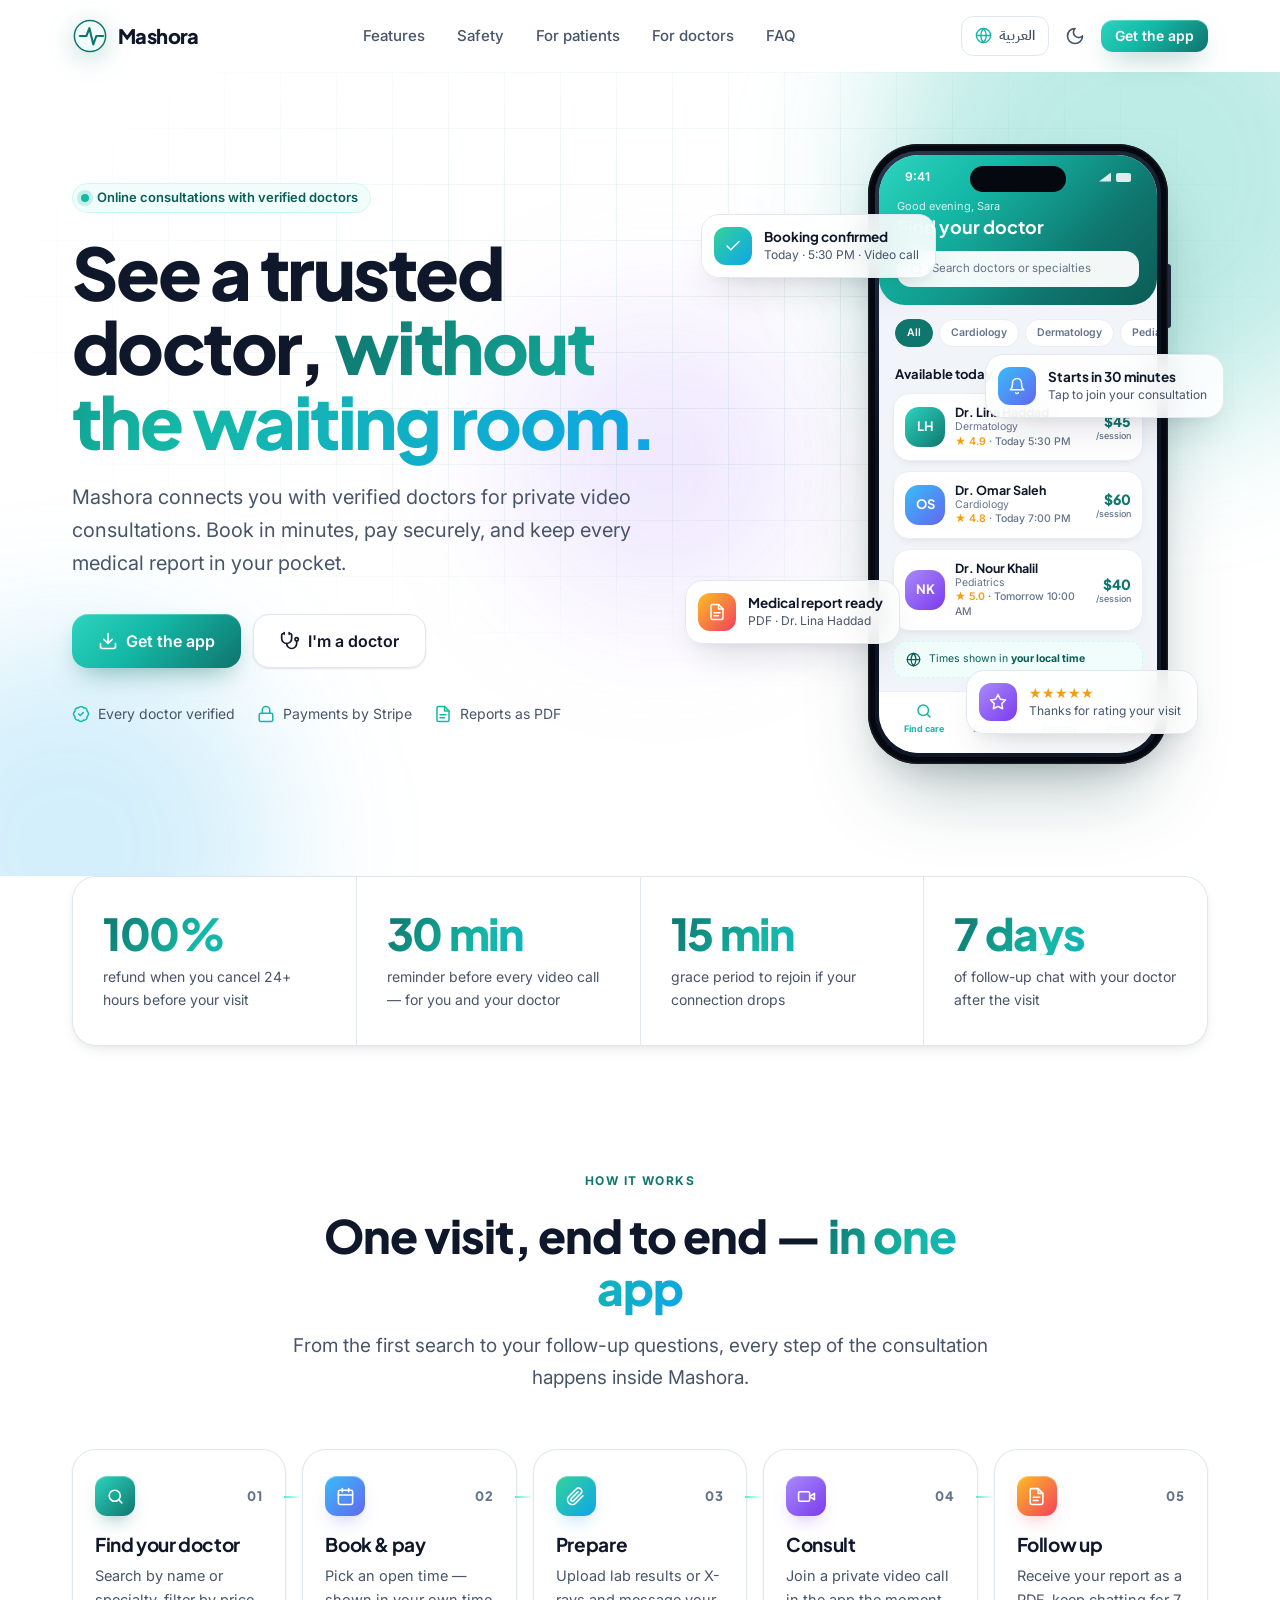
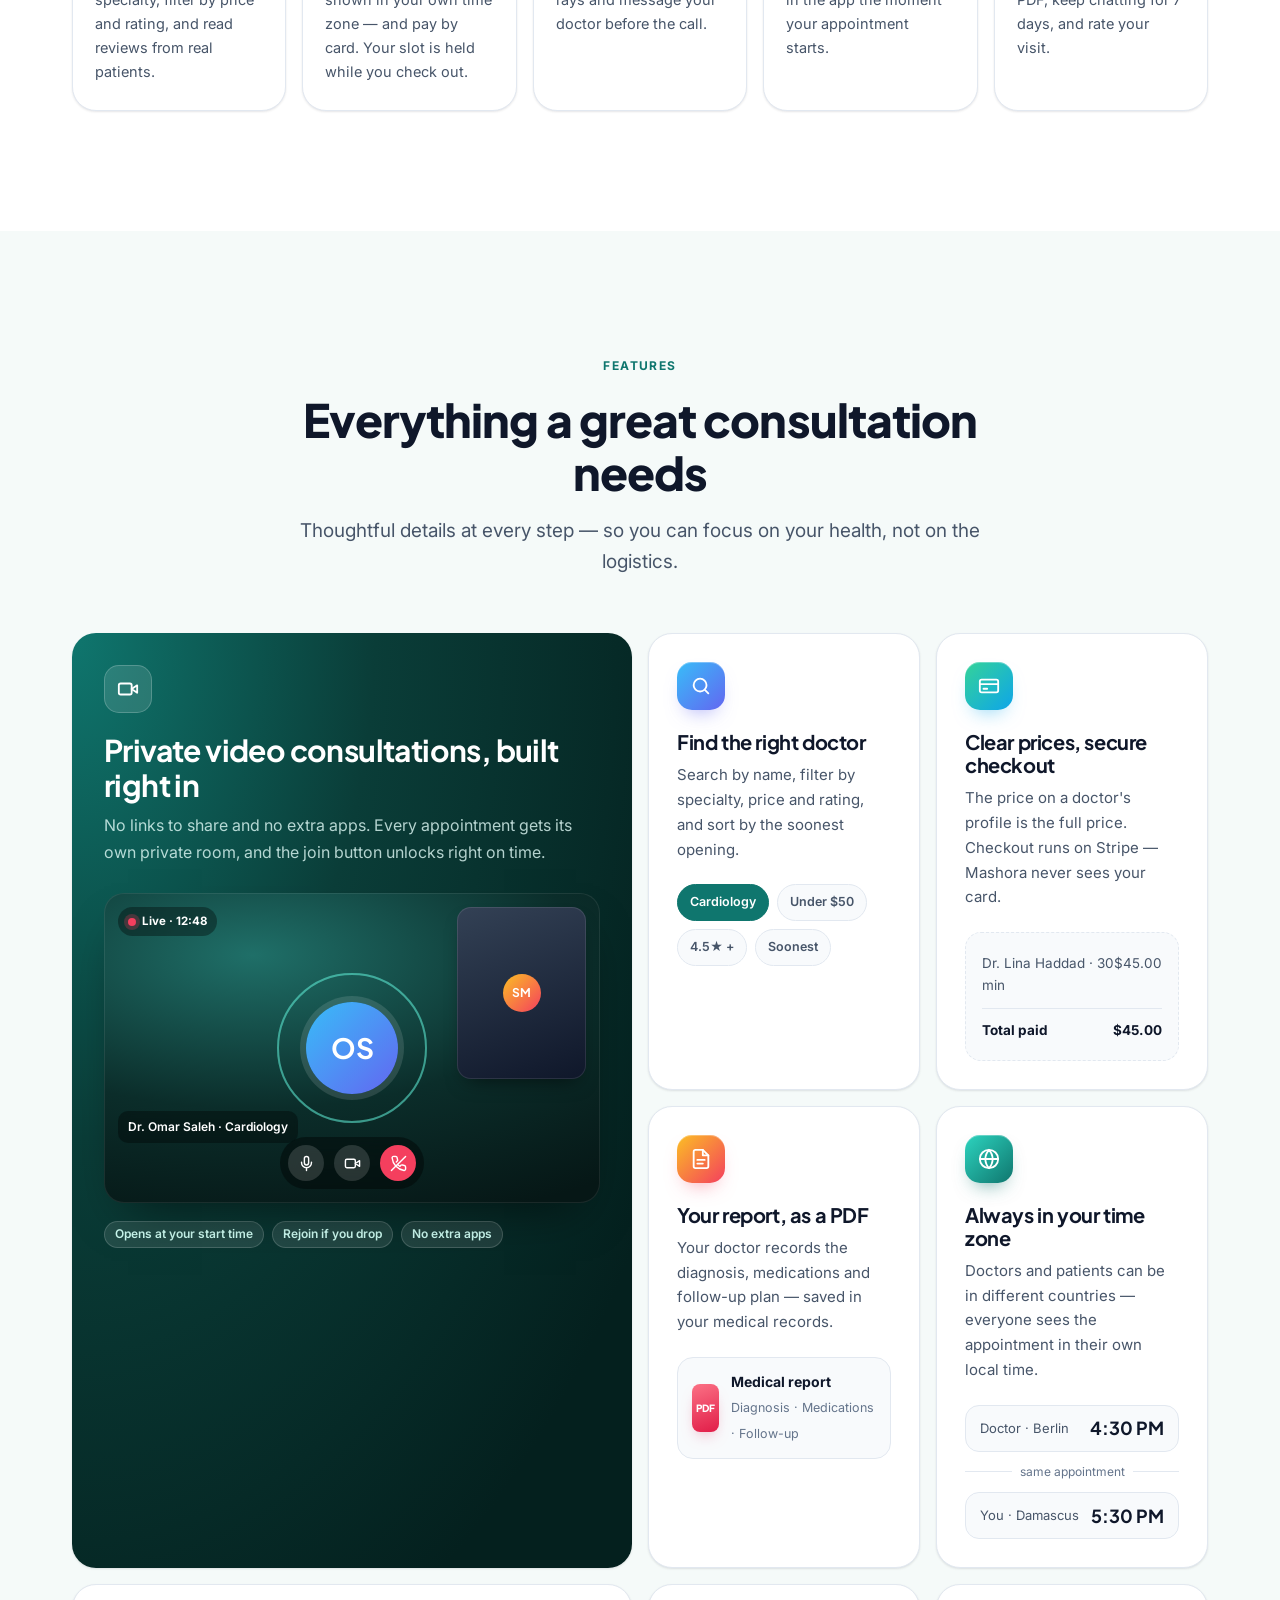
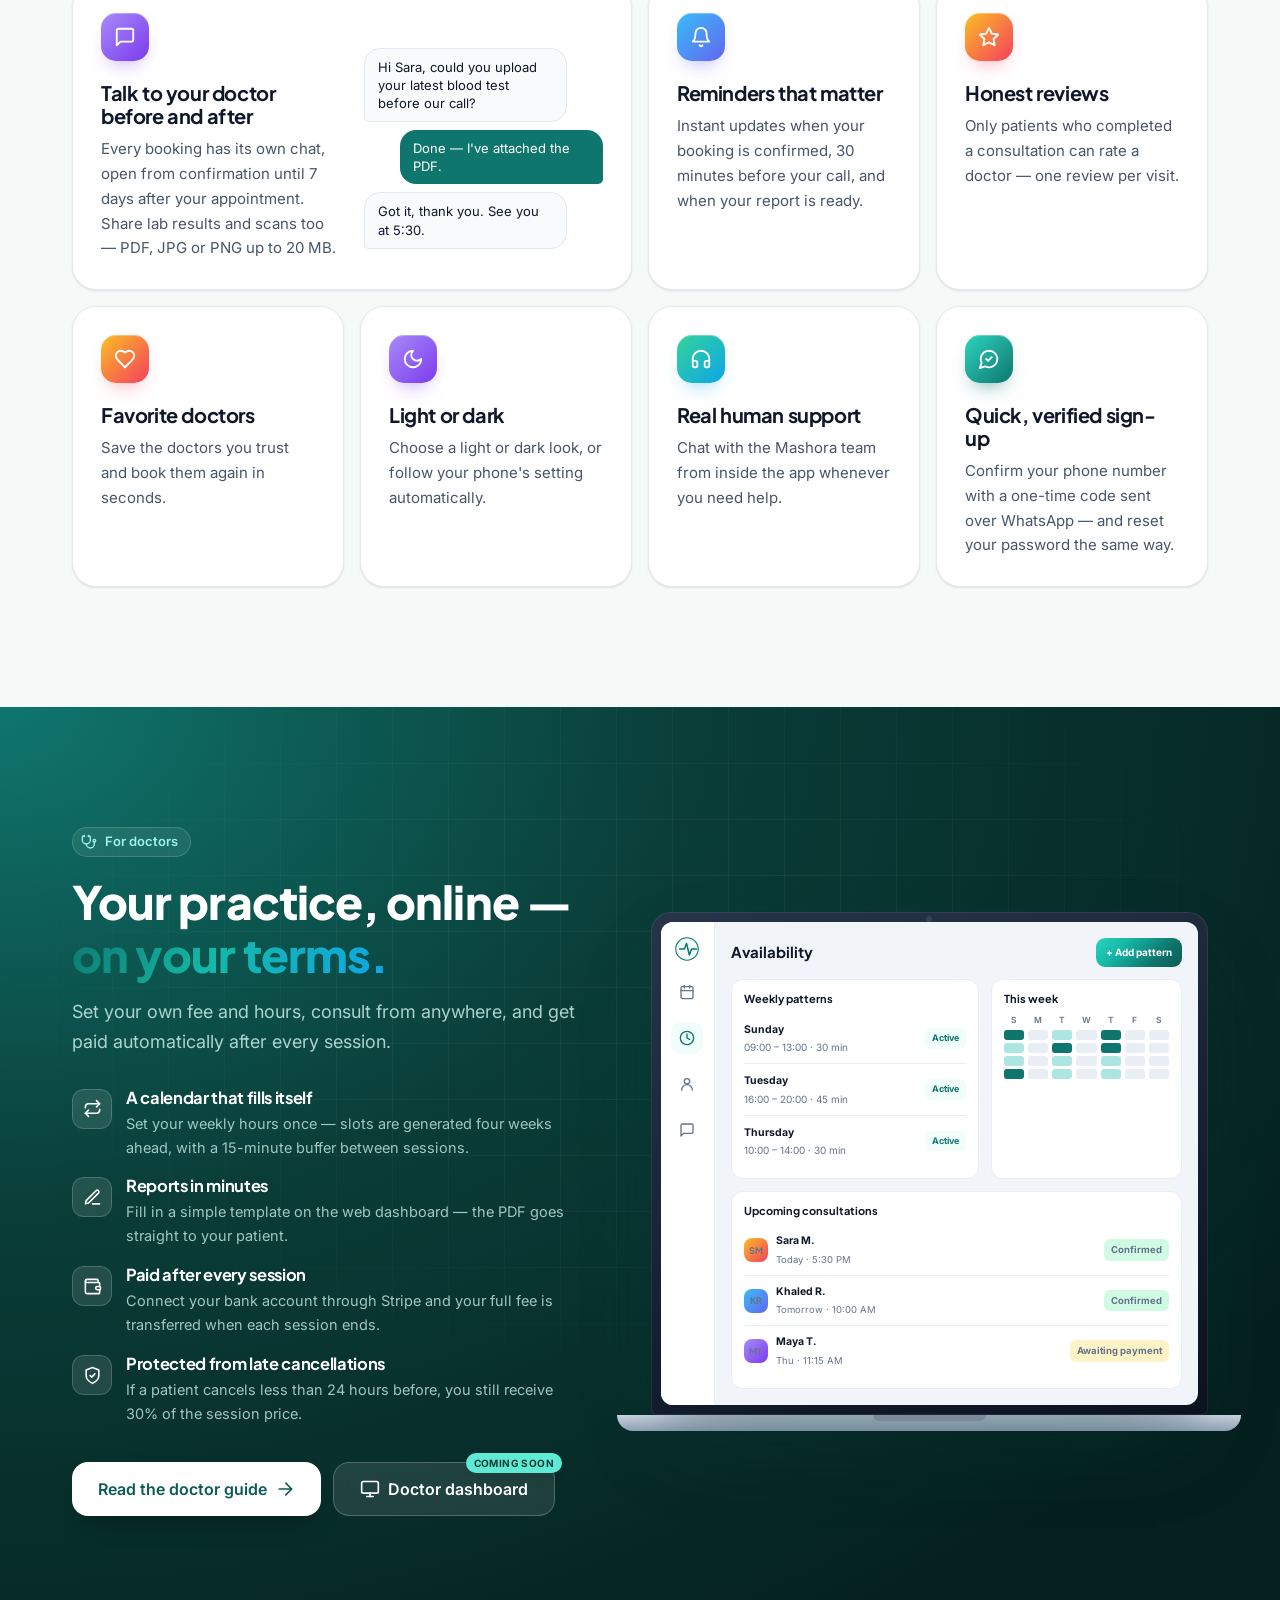
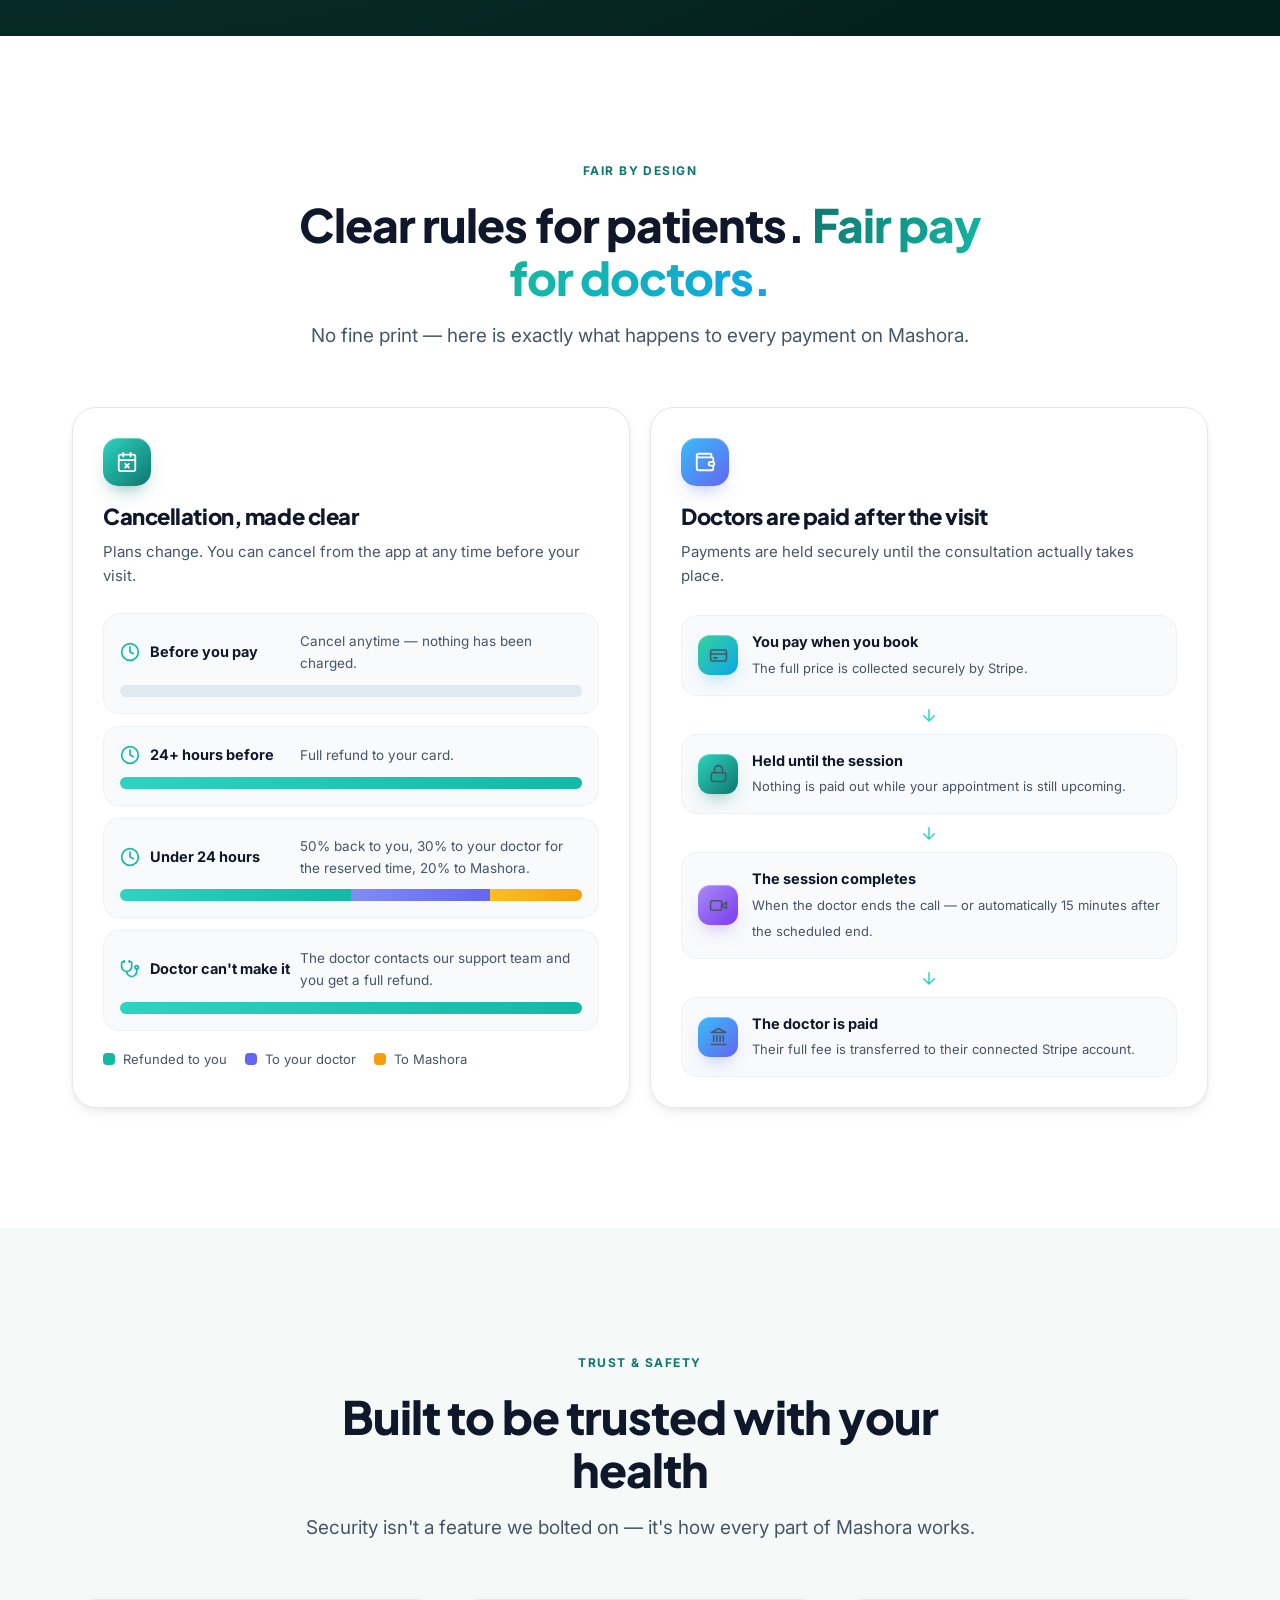
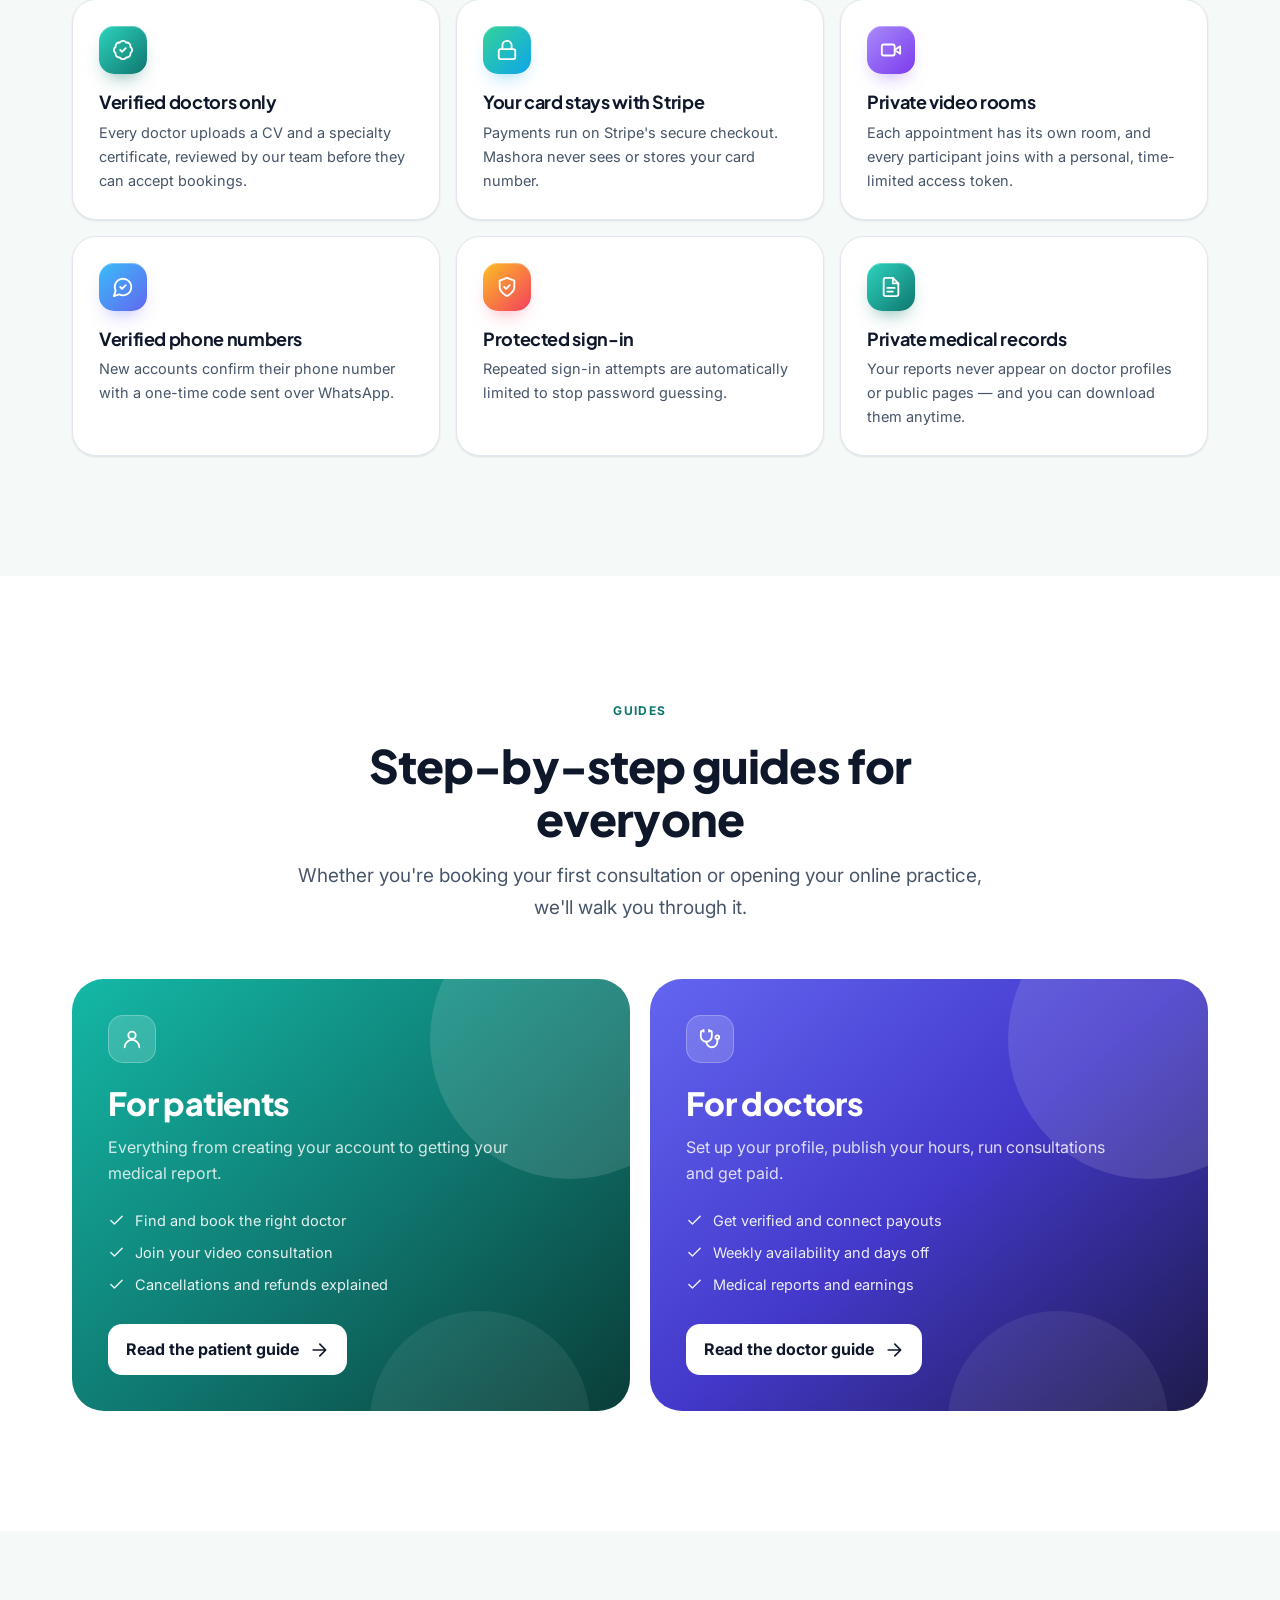
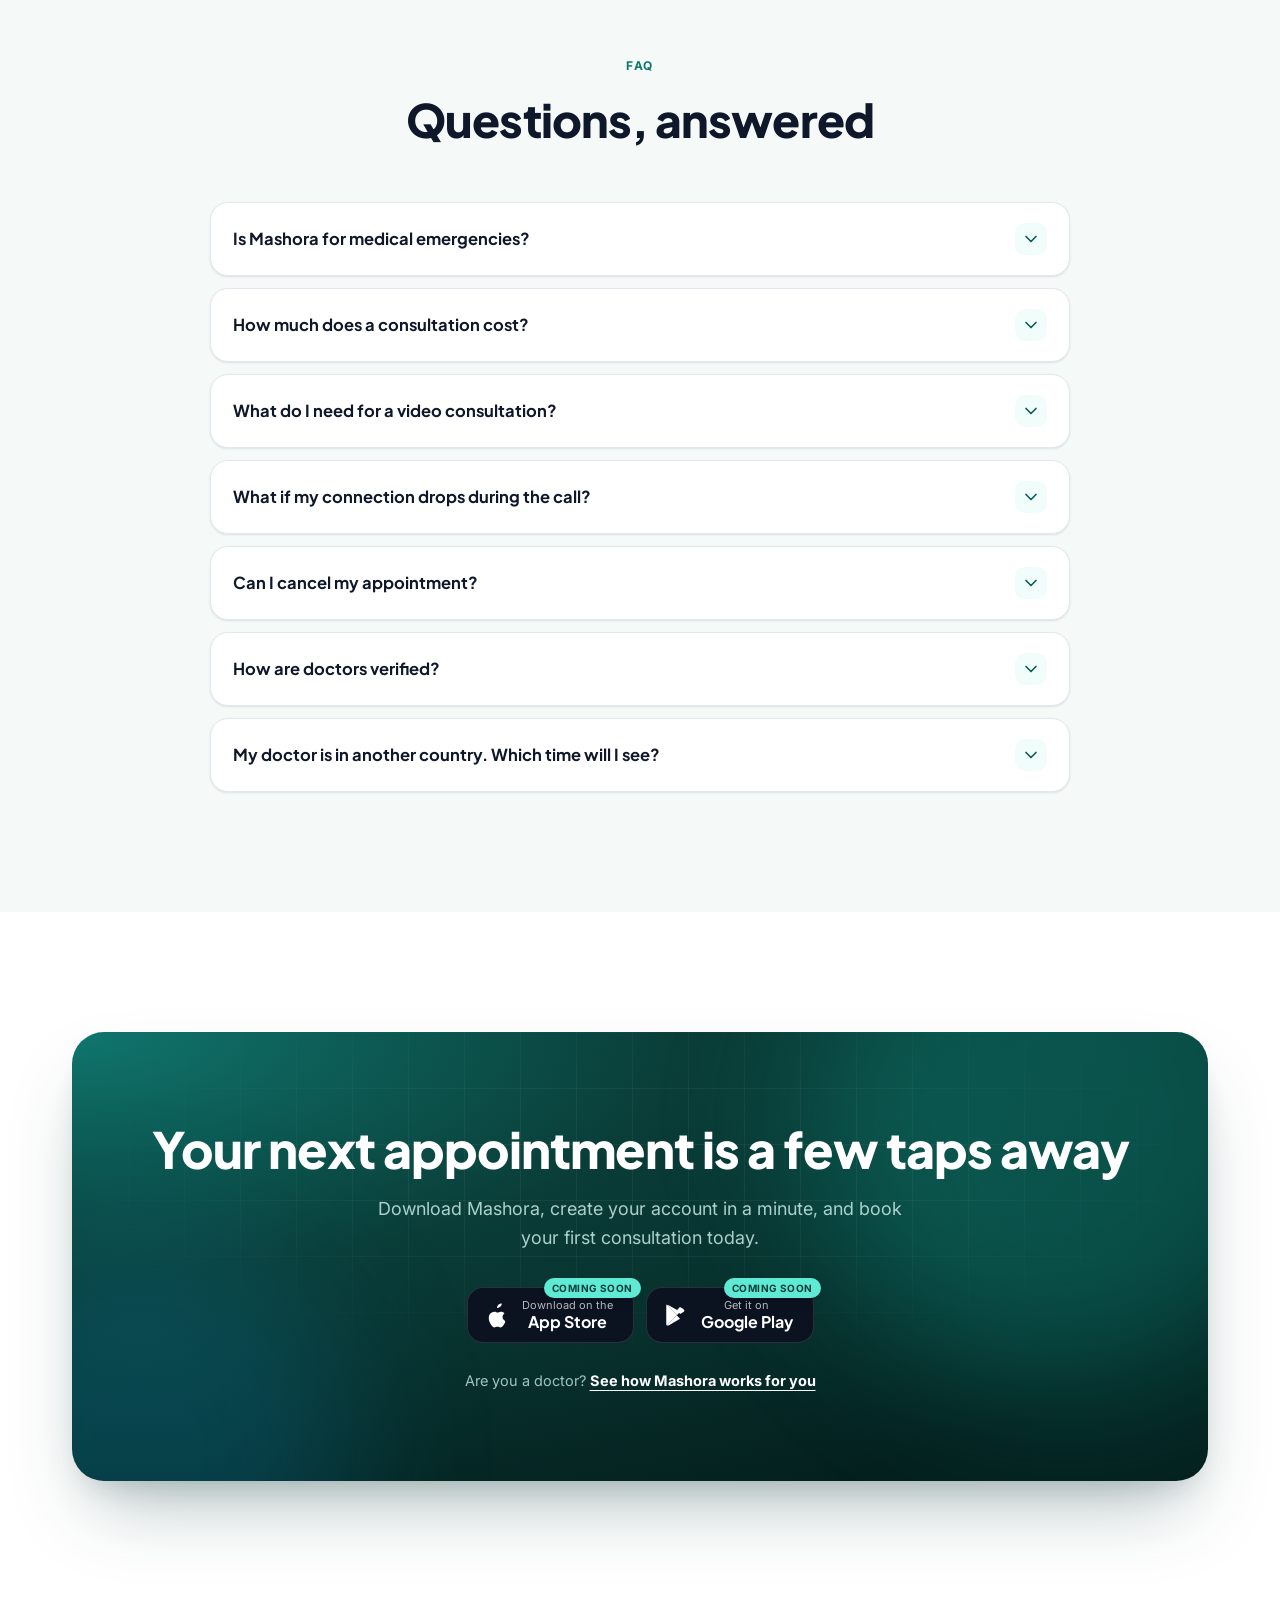
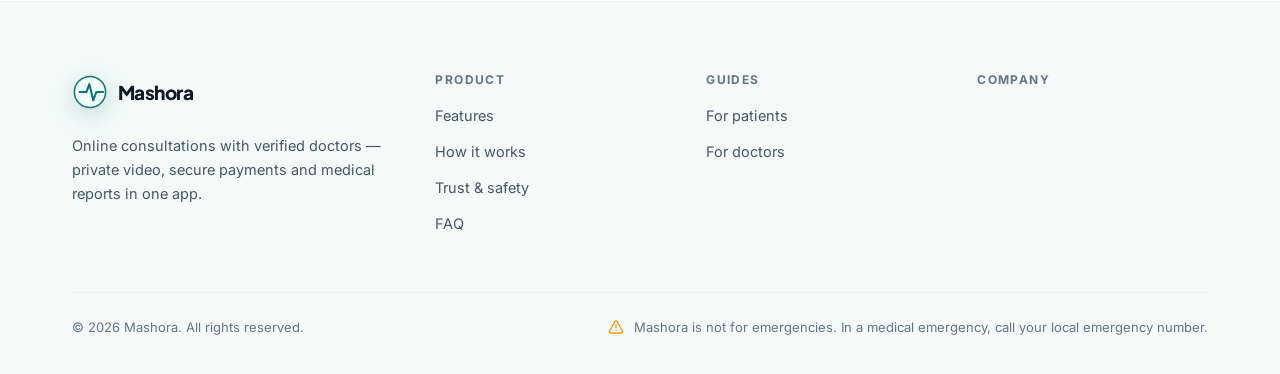
==== commit dc3f44ea: "Add Arabic version with language switcher Adds right-to-left Arabic pages under ar/ (home, patient g" ====
--- a/index.html
+++ b/index.html
@@ -9,14 +9,22 @@
 <meta property="og:title" content="Mashora — Online consultations with verified doctors" />
 <meta property="og:description" content="Book a verified doctor, meet over private video, and get your medical report as a PDF — all in one app." />
 <meta property="og:type" content="website" />
+<link rel="alternate" hreflang="en" href="index.html" />
+<link rel="alternate" hreflang="ar" href="ar/index.html" />
+<link rel="alternate" hreflang="x-default" href="index.html" />
 <link rel="icon" type="image/svg+xml" href="data:image/svg+xml,%3Csvg xmlns='http://www.w3.org/2000/svg' viewBox='0 0 120 120'%3E%3Ccircle cx='60' cy='60' r='52' fill='%23F0FDFA' stroke='%230F766E' stroke-width='5'/%3E%3Cpath d='M26 60h22l10-26 13 54 10-28h23' fill='none' stroke='%230F766E' stroke-width='7' stroke-linecap='round' stroke-linejoin='round'/%3E%3C/svg%3E" />
 <link rel="preconnect" href="https://fonts.googleapis.com" />
 <link rel="preconnect" href="https://fonts.gstatic.com" crossorigin />
 <link href="https://fonts.googleapis.com/css2?family=Inter:wght@400;500;600;700&family=Plus+Jakarta+Sans:wght@600;700;800&display=swap" rel="stylesheet" />
+<link href="https://fonts.googleapis.com/css2?family=IBM+Plex+Sans+Arabic:wght@600&text=%D8%A7%D9%84%D8%B9%D8%B1%D8%A8%D9%8A%D8%A9&display=swap" rel="stylesheet" />
 <link rel="stylesheet" href="assets/css/styles.css" />
 <script>
   document.documentElement.classList.add("js");
-  try { var t = localStorage.getItem("mashora-theme"); if (t === "light" || t === "dark") document.documentElement.setAttribute("data-theme", t); } catch (e) {}
+  try {
+    var t = localStorage.getItem("mashora-theme"); if (t === "light" || t === "dark") document.documentElement.setAttribute("data-theme", t);
+    var l = localStorage.getItem("mashora-lang"), alt = l && l !== document.documentElement.lang && document.querySelector('link[rel="alternate"][hreflang="' + l + '"]');
+    if (alt) location.replace(alt.href + location.hash);
+  } catch (e) {}
 </script>
 </head>
 <body>
@@ -34,6 +42,7 @@
       <a href="index.html#faq">FAQ</a>
     </nav>
     <div class="nav-actions">
+      <a class="lang-switch" href="ar/index.html" hreflang="ar" lang="ar" data-lang-switch="ar"><svg class="ic" aria-hidden="true"><use href="#i-globe"/></svg><span>العربية</span></a>
       <button class="icon-btn theme-toggle" type="button" data-theme-toggle aria-label="Toggle dark mode"><svg class="ic ic-moon" aria-hidden="true"><use href="#i-moon"/></svg><svg class="ic ic-sun" aria-hidden="true"><use href="#i-sun"/></svg></button>
       <a class="btn btn-primary btn-sm" href="#download">Get the app</a>
       <button class="icon-btn nav-burger" type="button" data-menu-toggle aria-expanded="false" aria-controls="mobile-menu" aria-label="Open menu"><svg class="ic" aria-hidden="true"><use href="#i-menu"/></svg></button>
@@ -46,6 +55,7 @@
   <a href="patients.html">For patients <svg class="ic" aria-hidden="true"><use href="#i-arrow"/></svg></a>
   <a href="doctors.html">For doctors <svg class="ic" aria-hidden="true"><use href="#i-arrow"/></svg></a>
   <a href="index.html#faq">FAQ <svg class="ic" aria-hidden="true"><use href="#i-arrow"/></svg></a>
+  <a href="ar/index.html" hreflang="ar" lang="ar" data-lang-switch="ar">العربية <svg class="ic" aria-hidden="true"><use href="#i-globe"/></svg></a>
   <a class="btn btn-primary btn-lg" href="#download">Get the app</a>
 </div>
 
--- a/assets/css/styles.css
+++ b/assets/css/styles.css
@@ -847,6 +847,87 @@
   .brand .logo { width: 32px; height: 32px; }
 }
 
+/* ------------------------------------------------------------------ language switch */
+.lang-switch { display: inline-flex; align-items: center; gap: 7px; height: 40px; padding: 0 13px; border-radius: 12px; font: 600 14px/1 var(--font-body); color: var(--text-2); background: var(--surface); border: 1px solid var(--border); transition: color .2s, border-color .2s, background-color .2s; }
+.lang-switch:hover { color: var(--tint-text); border-color: var(--brand-300); }
+.lang-switch .ic { width: 17px; height: 17px; color: var(--brand-500); }
+.lang-switch[lang="ar"], .mobile-menu a[lang="ar"] { font-family: "IBM Plex Sans Arabic", "Segoe UI", Tahoma, sans-serif; }
+.lang-switch[lang="en"], .mobile-menu a[lang="en"] { font-family: "Inter", ui-sans-serif, system-ui, sans-serif; }
+@media (max-width: 400px) {
+  .lang-switch { padding: 0 10px; }
+  .lang-switch .ic { display: none; }
+}
+/* ملاحظة صغيرة بأعلى أدلة الاستخدام العربية: واجهة التطبيق نفسها بالإنكليزية */
+.lang-note { display: inline-flex; align-items: center; gap: 8px; margin-top: 22px; padding: 8px 16px; border-radius: 999px; font-size: 14px; line-height: 1.5; color: var(--text-2); background: var(--surface); border: 1px solid var(--border); box-shadow: var(--shadow-sm); }
+.lang-note .ic { width: 17px; height: 17px; color: var(--brand-500); }
+
+/* ------------------------------------------------------------------ Arabic (RTL)
+   الصفحات العربية (ar/*.html) تستخدم نفس التصميم مع خط عربي وعكس الاتجاه.
+   نماذج واجهة التطبيق (الهاتف، لوحة التحكم، النماذج...) تبقى dir="ltr" لأن
+   التطبيق نفسه بالإنكليزية — فتحتفظ بخطها واتجاهها الأصليين */
+:root[lang="ar"] {
+  --font-display: "Cairo", "Plus Jakarta Sans", ui-sans-serif, system-ui, "Segoe UI", Tahoma, sans-serif;
+  --font-body: "IBM Plex Sans Arabic", "Inter", ui-sans-serif, system-ui, "Segoe UI", Tahoma, sans-serif;
+}
+:root[lang="ar"] [dir="ltr"] {
+  --font-display: "Plus Jakarta Sans", "Inter", ui-sans-serif, system-ui, sans-serif;
+  --font-body: "Inter", ui-sans-serif, system-ui, sans-serif;
+  font-family: var(--font-body);
+  text-align: left;
+}
+/* تباعد الأحرف يقطع اتصال الحروف العربية — نلغيه خارج نماذج الواجهة الإنكليزية */
+:root[lang="ar"] body *:not([dir="ltr"], [dir="ltr"] *) { letter-spacing: normal !important; }
+:root[lang="ar"] .is-soon::after { letter-spacing: normal; }
+/* الخط العربي يحتاج ارتفاع سطر أكبر من اللاتيني */
+:root[lang="ar"] body { line-height: 1.8; }
+:root[lang="ar"] h1, :root[lang="ar"] h2, :root[lang="ar"] h3, :root[lang="ar"] h4 { line-height: 1.4; }
+:root[lang="ar"] .hero h1 { font-size: clamp(36px, 5.6vw, 64px); line-height: 1.3; }
+:root[lang="ar"] .page-hero h1 { line-height: 1.3; }
+:root[lang="ar"] .btn, :root[lang="ar"] .nav-links a, :root[lang="ar"] .jump-chips a { line-height: 1.3; }
+:root[lang="ar"] .brand { font-size: 22px; line-height: 1.4; }
+:root[lang="ar"] .eyebrow { line-height: 1.5; }
+:root[lang="ar"] .faq summary { line-height: 1.55; }
+:root[lang="ar"] .eyebrow-plain { font-size: 13.5px; }
+:root[lang="ar"] .footer h4, :root[lang="ar"] .toc h4, :root[lang="ar"] .kv th { font-size: 13.5px; }
+
+/* أيقونات الاتجاه (الأسهم) تنعكس بالعربي */
+[dir="rtl"] .ic-dir { transform: scaleX(-1); }
+
+/* خصائص فيزيائية (left/right) — نعكسها للاتجاه من اليمين لليسار */
+[dir="rtl"] .skip-link { left: auto; right: 16px; }
+[dir="rtl"] .is-soon::after { right: auto; left: -8px; }
+[dir="rtl"] .store-btn { padding: 11px 16px 11px 20px; }
+[dir="rtl"] .eyebrow { padding: 6px 8px 6px 12px; }
+[dir="rtl"] .float-card.f1 { left: auto; right: -10px; }
+[dir="rtl"] .float-card.f2 { right: auto; left: -16px; }
+[dir="rtl"] .float-card.f3 { left: auto; right: -26px; }
+[dir="rtl"] .float-card.f4 { right: auto; left: 10px; }
+[dir="rtl"] .bubble.in { border-bottom-left-radius: 16px; border-bottom-right-radius: 5px; }
+[dir="rtl"] .bubble.out { border-bottom-right-radius: 16px; border-bottom-left-radius: 5px; }
+[dir="rtl"] .notif time { margin-left: 0; margin-right: auto; }
+[dir="rtl"] .section-head.left { text-align: right; }
+[dir="rtl"] .numbered li { padding-left: 0; padding-right: 40px; }
+[dir="rtl"] .numbered li::before { left: auto; right: 0; }
+[dir="rtl"] .kv th, [dir="rtl"] .kv td { text-align: right; }
+[dir="rtl"] .guide-card::before { right: auto; left: -80px; }
+[dir="rtl"] .guide-card::after { right: auto; left: 40px; }
+@media (min-width: 1024px) {
+  [dir="rtl"] .hero-visual { padding-right: 0; padding-left: 40px; }
+}
+@media (min-width: 1100px) {
+  [dir="rtl"] .j-step:not(:last-child)::after { right: auto; left: -17px; background: linear-gradient(270deg, var(--brand-300), transparent); }
+  [dir="rtl"] .toc ol { padding-left: 0; padding-right: 14px; border-left: 0; border-right: 2px solid var(--border-soft); }
+  [dir="rtl"] .toc a::before { left: auto; right: -16px; }
+}
+@media (max-width: 639px) {
+  [dir="rtl"] .float-card.f1 { right: 0; }
+  [dir="rtl"] .float-card.f4 { left: 0; }
+}
+@media (max-width: 640px) {
+  [dir="rtl"] .float-card.f1 { right: -4px; }
+  [dir="rtl"] .float-card.f4 { left: -4px; }
+}
+
 /* ------------------------------------------------------------------ motion */
 .js .reveal { opacity: 0; transform: translateY(24px); transition: opacity .7s cubic-bezier(.2, .7, .2, 1), transform .7s cubic-bezier(.2, .7, .2, 1); transition-delay: var(--d, 0s); }
 .js .reveal.in { opacity: 1; transform: none; }
